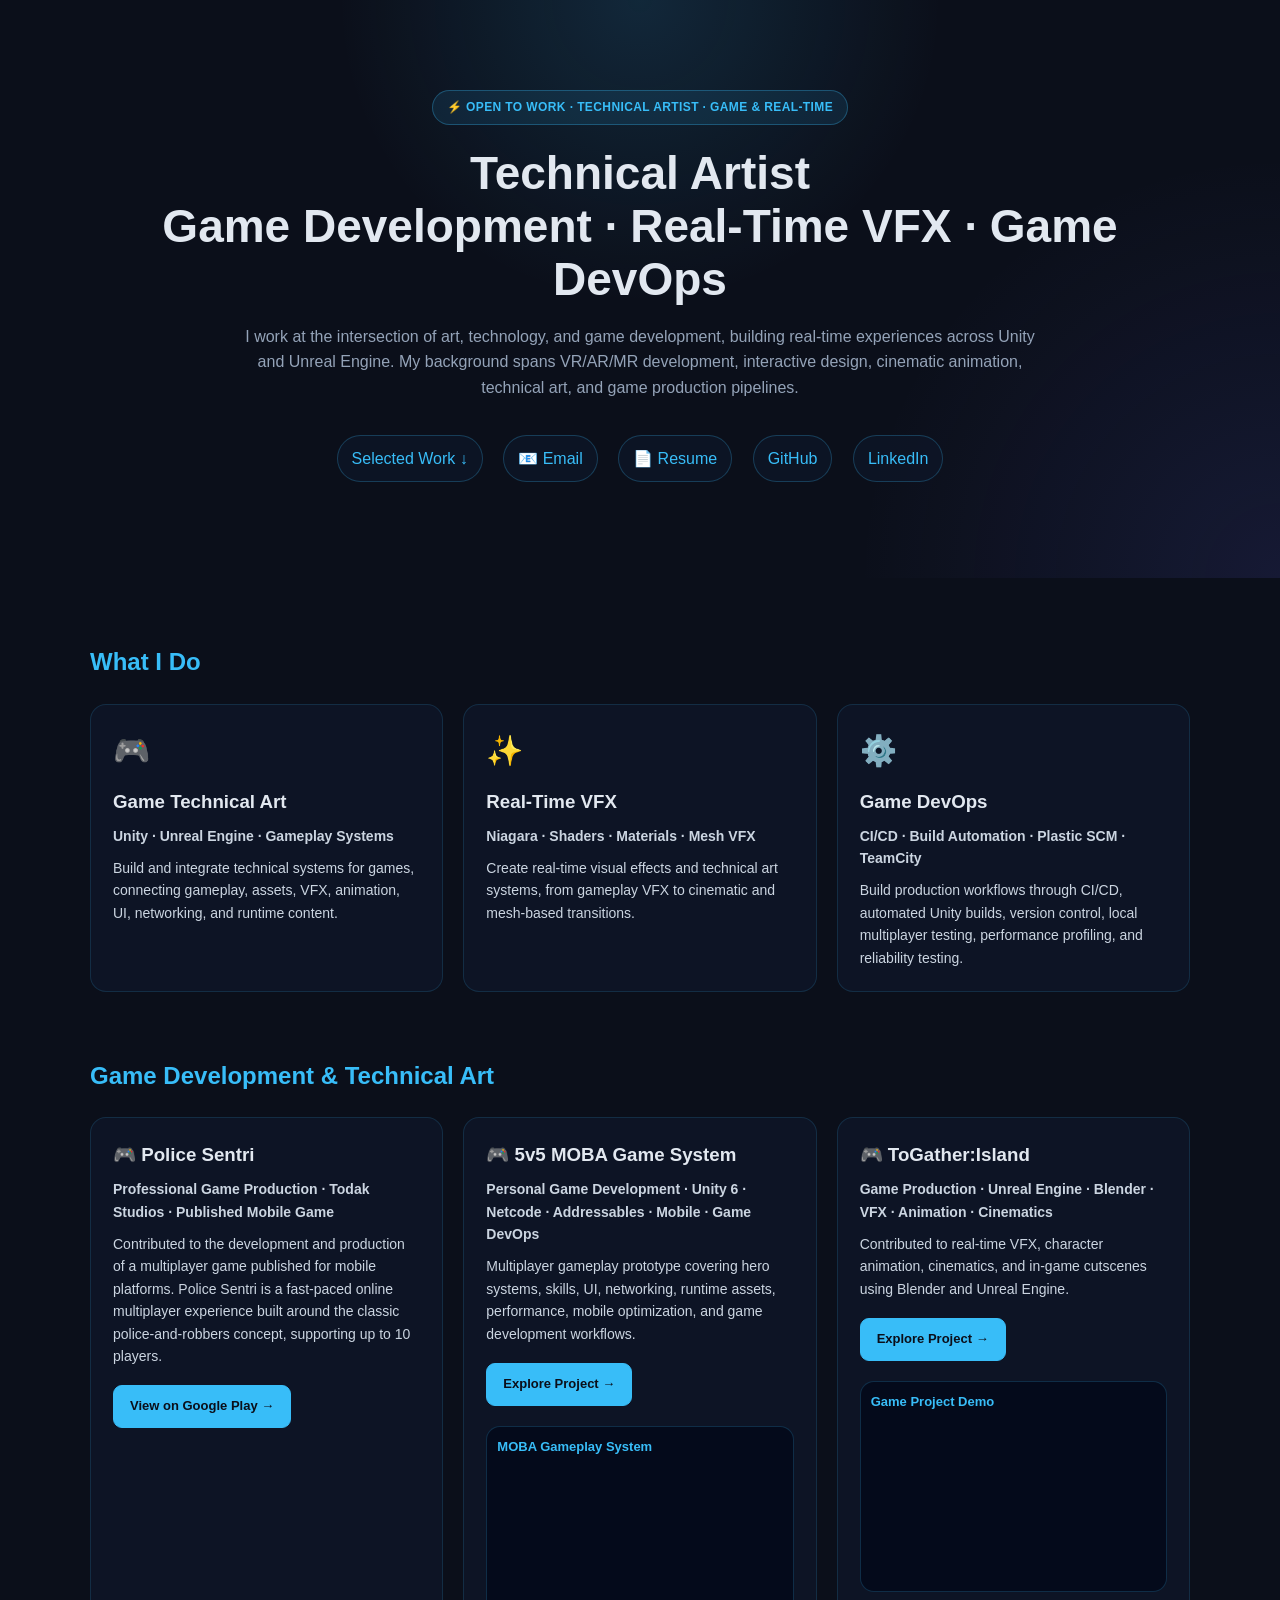
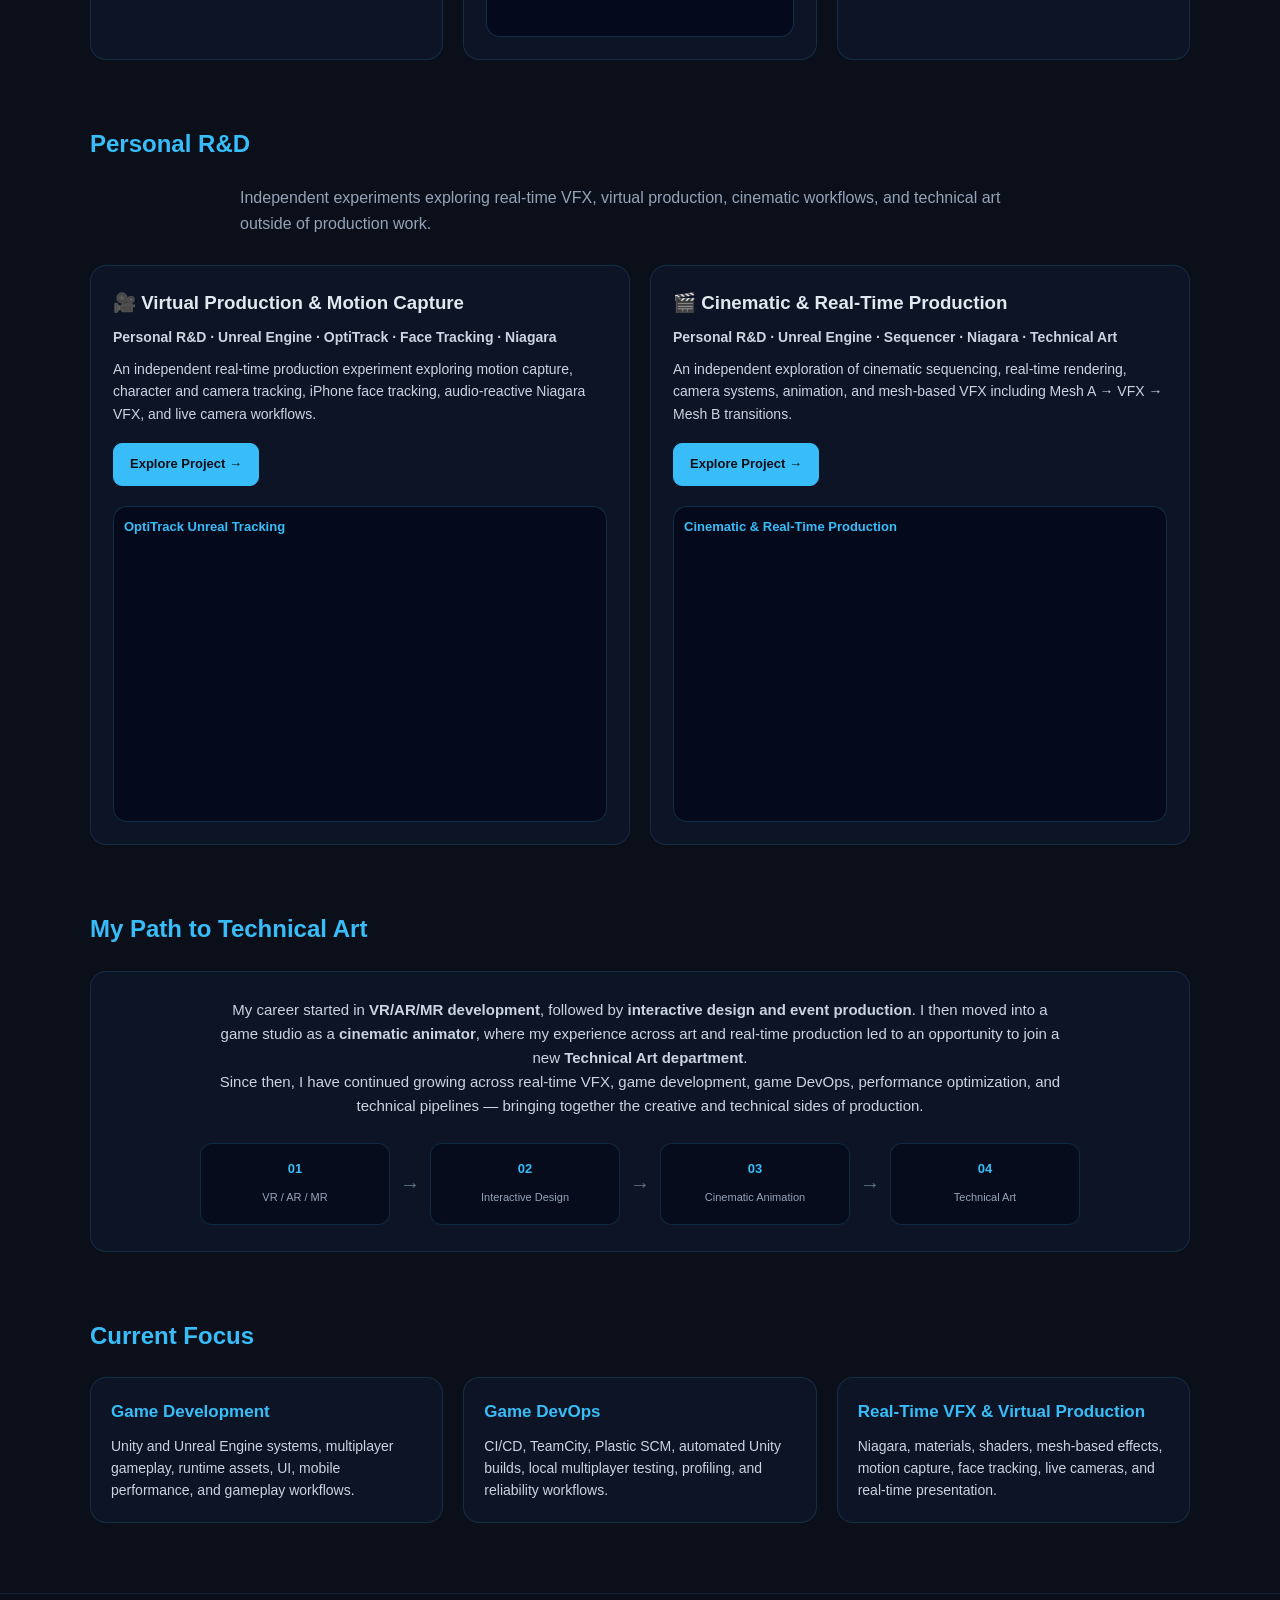
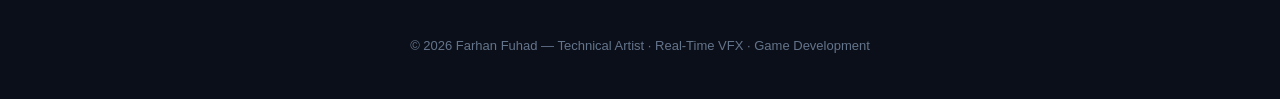
==== index.html @ f9b40580 "Add Police Sentri published game to Game Development" ====
<!DOCTYPE html>
<html lang="en">
<head>
    <meta charset="UTF-8">
    <meta name="viewport" content="width=device-width, initial-scale=1.0">
    <meta name="description" content="Farhan Fuhad — Technical Artist specializing in game development, real-time VFX, game DevOps, and technical systems.">
    <title>Farhan Fuhad | Technical Artist · Game Development · Real-Time VFX · Game DevOps</title>

    <link rel="preconnect" href="https://fonts.googleapis.com">
    <link rel="preconnect" href="https://fonts.gstatic.com" crossorigin>
    <link rel="stylesheet" href="style.css">
</head>

<body>

<header class="hero">
    <div class="container">
        <div class="badge">⚡ OPEN TO WORK · TECHNICAL ARTIST · GAME & REAL-TIME</div>

        <h1>
            Technical Artist<br>
            <span>Game Development · Real-Time VFX · Game DevOps</span>
        </h1>

        <p class="subhead">
            I work at the intersection of art, technology, and game development, building real-time experiences
            across Unity and Unreal Engine. My background spans VR/AR/MR development, interactive design,
            cinematic animation, technical art, and game production pipelines.
        </p>

        <div class="contact-links">
            <a href="#work">Selected Work ↓</a>
            <a href="#" onclick="copyEmail(event)">📧 Email</a>
            <a href="resume.pdf" download="Farhan_Fuhad_Resume.pdf">📄 Resume</a>
            <a href="https://github.com/farhanfuhad" target="_blank" rel="noopener">GitHub</a>
            <a href="https://www.linkedin.com/in/farhanfuhad/" target="_blank" rel="noopener">LinkedIn</a>
        </div>
    </div>
</header>

<main class="container">

    <section>
        <div class="section-title">What I Do</div>

        <div class="project-grid">
            <div class="project-card">
                <div class="project-icon">🎮</div>
                <h3>Game Technical Art</h3>
                <p class="project-sub">Unity · Unreal Engine · Gameplay Systems</p>
                <p>
                    Build and integrate technical systems for games, connecting gameplay,
                    assets, VFX, animation, UI, networking, and runtime content.
                </p>
            </div>

            <div class="project-card">
                <div class="project-icon">✨</div>
                <h3>Real-Time VFX</h3>
                <p class="project-sub">Niagara · Shaders · Materials · Mesh VFX</p>
                <p>
                    Create real-time visual effects and technical art systems, from
                    gameplay VFX to cinematic and mesh-based transitions.
                </p>
            </div>

            <div class="project-card">
                <div class="project-icon">⚙️</div>
                <h3>Game DevOps</h3>
                <p class="project-sub">CI/CD · Build Automation · Plastic SCM · TeamCity</p>
                <p>
                    Build production workflows through CI/CD, automated Unity builds, version
                    control, local multiplayer testing, performance profiling, and reliability testing.
                </p>
            </div>
        </div>
    </section>

    <section class="work-section" id="work">
        <div class="section-title">Game Development & Technical Art</div>

        <div class="work-grid">

            <div class="work-card">
                <h3>🎮 Police Sentri</h3>
                <p class="role">Professional Game Production · Todak Studios · Published Mobile Game</p>
                <p>
                    Contributed to the development and production of a multiplayer game published
                    for mobile platforms. Police Sentri is a fast-paced online multiplayer experience
                    built around the classic police-and-robbers concept, supporting up to 10 players.
                </p>
                <a class="detail-button" href="https://play.google.com/store/apps/details?id=com.StudioKamiiSdnBhd.PoliceSentri&hl=ms" target="_blank" rel="noopener">View on Google Play →</a>
            </div>

            <div class="work-card">
                <h3>🎮 5v5 MOBA Game System</h3>
                <p class="role">Personal Game Development · Unity 6 · Netcode · Addressables · Mobile · Game DevOps</p>
                <p>
                    Multiplayer gameplay prototype covering hero systems, skills, UI,
                    networking, runtime assets, performance, mobile optimization, and game development workflows.
                </p>
                <a class="detail-button" href="moba.html">Explore Project →</a>

                <div class="video-card">
                    <div class="video-title">MOBA Gameplay System</div>
                    <div class="video-frame">
                        <iframe src="https://www.youtube.com/embed/vpZxAYbZ_sA" title="MOBA Gameplay System" allowfullscreen></iframe>
                    </div>
                </div>
            </div>

            <div class="work-card">
                <h3>🎮 ToGather:Island</h3>
                <p class="role">Game Production · Unreal Engine · Blender · VFX · Animation · Cinematics</p>
                <p>
                    Contributed to real-time VFX, character animation, cinematics, and
                    in-game cutscenes using Blender and Unreal Engine.
                </p>
                <a class="detail-button" href="togather-island.html">Explore Project →</a>

                <div class="video-card">
                    <div class="video-title">Game Project Demo</div>
                    <div class="video-frame">
                        <iframe src="https://www.youtube.com/embed/hSCDLxOWr24" title="ToGather Island Game Project Demo" allowfullscreen></iframe>
                    </div>
                </div>
            </div>

        </div>
    </section>

    <section class="work-section" id="personal-rnd">
        <div class="section-title">Personal R&D</div>

        <p class="subhead">
            Independent experiments exploring real-time VFX, virtual production, cinematic workflows,
            and technical art outside of production work.
        </p>

        <div class="work-grid">

            <div class="work-card">
                <h3>🎥 Virtual Production & Motion Capture</h3>
                <p class="role">Personal R&D · Unreal Engine · OptiTrack · Face Tracking · Niagara</p>
                <p>
                    An independent real-time production experiment exploring motion capture,
                    character and camera tracking, iPhone face tracking, audio-reactive Niagara VFX,
                    and live camera workflows.
                </p>
                <a class="detail-button" href="mocap.html">Explore Project →</a>

                <div class="video-card">
                    <div class="video-title">OptiTrack Unreal Tracking</div>
                    <div class="video-frame">
                        <iframe src="https://www.youtube.com/embed/HXkqVa8WMcs" title="OptiTrack Unreal Tracking" allowfullscreen></iframe>
                    </div>
                </div>
            </div>

            <div class="work-card">
                <h3>🎬 Cinematic & Real-Time Production</h3>
                <p class="role">Personal R&D · Unreal Engine · Sequencer · Niagara · Technical Art</p>
                <p>
                    An independent exploration of cinematic sequencing, real-time rendering,
                    camera systems, animation, and mesh-based VFX including Mesh A → VFX → Mesh B transitions.
                </p>
                <a class="detail-button" href="cinematic.html">Explore Project →</a>

                <div class="video-card">
                    <div class="video-title">Cinematic & Real-Time Production</div>
                    <div class="video-frame">
                        <iframe src="https://www.youtube.com/embed/Itq7_k2cxJ0?start=11" title="Cinematic and Real-Time Production" allowfullscreen></iframe>
                    </div>
                </div>
            </div>

        </div>
    </section>

    <section>
        <div class="section-title">My Path to Technical Art</div>

        <div class="performance-card">
            <div class="performance-copy">
                <p>
                    My career started in <strong>VR/AR/MR development</strong>, followed by
                    <strong>interactive design and event production</strong>. I then moved into
                    a game studio as a <strong>cinematic animator</strong>, where my experience
                    across art and real-time production led to an opportunity to join a new
                    <strong>Technical Art department</strong>.
                </p>
                <p>
                    Since then, I have continued growing across real-time VFX, game development, game DevOps,
                    performance optimization, and technical pipelines —
                    bringing together the creative and technical sides of production.
                </p>
            </div>

            <div class="performance-flow">
                <div class="flow-step"><strong>01</strong><span>VR / AR / MR</span></div>
                <div class="flow-arrow">→</div>
                <div class="flow-step"><strong>02</strong><span>Interactive Design</span></div>
                <div class="flow-arrow">→</div>
                <div class="flow-step"><strong>03</strong><span>Cinematic Animation</span></div>
                <div class="flow-arrow">→</div>
                <div class="flow-step"><strong>04</strong><span>Technical Art</span></div>
            </div>
        </div>
    </section>

    <section>
        <div class="section-title">Current Focus</div>

        <div class="pipeline-grid">
            <div class="pipeline-card">
                <h3>Game Development</h3>
                <p>Unity and Unreal Engine systems, multiplayer gameplay, runtime assets, UI, mobile performance, and gameplay workflows.</p>
            </div>

            <div class="pipeline-card">
                <h3>Game DevOps</h3>
                <p>CI/CD, TeamCity, Plastic SCM, automated Unity builds, local multiplayer testing, profiling, and reliability workflows.</p>
            </div>

            <div class="pipeline-card">
                <h3>Real-Time VFX & Virtual Production</h3>
                <p>Niagara, materials, shaders, mesh-based effects, motion capture, face tracking, live cameras, and real-time presentation.</p>
            </div>
        </div>
    </section>

</main>

<footer class="footer">
    © 2026 Farhan Fuhad — Technical Artist · Real-Time VFX · Game Development
</footer>

<script>
function copyEmail(event) {
    event.preventDefault();

    const email = "mfarhanfuhad@gmail.com";

    if (navigator.clipboard && window.isSecureContext) {
        navigator.clipboard.writeText(email);
    } else {
        const textarea = document.createElement("textarea");
        textarea.value = email;
        textarea.style.position = "fixed";
        textarea.style.opacity = "0";
        document.body.appendChild(textarea);
        textarea.select();
        document.execCommand("copy");
        textarea.remove();
    }

    const btn = event.currentTarget;
    btn.innerText = "✔ Copied!";

    setTimeout(() => {
        btn.innerText = "📧 Email";
    }, 1500);
}
</script>

</body>
</html>
---- style.css ----
/* =========================
   GLOBAL
========================= */

* {
    margin: 0;
    padding: 0;
    box-sizing: border-box;
    font-family: 'Inter', sans-serif;
}

html {
    scroll-behavior: smooth;
}

body {
    background: #0b0f1a;
    color: #e2e8f0;
    line-height: 1.6;
}

.container {
    width: 90%;
    max-width: 1100px;
    margin: auto;
}

/* =========================
   HERO
========================= */

.hero,
.project-hero {
    padding: 90px 0;
    text-align: center;
    background:
        radial-gradient(circle at top, rgba(56, 189, 248, 0.14), transparent 35%),
        radial-gradient(circle at bottom right, rgba(99, 102, 241, 0.12), transparent 30%),
        #0b0f1a;
}

.project-hero {
    padding: 70px 0 65px;
}

.badge {
    display: inline-block;
    padding: 7px 14px;
    background: rgba(56, 189, 248, 0.1);
    border: 1px solid rgba(56, 189, 248, 0.3);
    border-radius: 20px;
    font-size: 12px;
    margin-bottom: 22px;
    color: #38bdf8;
    font-weight: 700;
    letter-spacing: 0.4px;
}

.hero h1,
.project-hero h1 {
    font-size: 46px;
    font-weight: 800;
    margin-bottom: 18px;
    line-height: 1.15;
}

.project-hero h1 {
    font-size: 48px;
}

.subhead {
    color: #94a3b8;
    max-width: 800px;
    margin: 0 auto 28px;
    font-size: 16px;
}

.tech-stack {
    margin: 24px auto;
    max-width: 900px;
}

.tech-tag {
    display: inline-block;
    margin: 5px;
    padding: 7px 11px;
    border-radius: 12px;
    background: rgba(99, 102, 241, 0.1);
    border: 1px solid rgba(99, 102, 241, 0.25);
    font-size: 12px;
    color: #c7d2fe;
}

.contact-links {
    margin-top: 26px;
}

.contact-links a {
    display: inline-block;
    margin: 6px 8px;
    padding: 10px 14px;
    color: #38bdf8;
    text-decoration: none;
    border: 1px solid rgba(56, 189, 248, 0.25);
    border-radius: 999px;
    background: rgba(15, 23, 42, 0.65);
    transition: 0.3s;
}

.contact-links a:hover {
    background: rgba(56, 189, 248, 0.12);
    border-color: #38bdf8;
    transform: translateY(-2px);
}

.back-link {
    display: inline-block;
    margin-bottom: 25px;
    color: #38bdf8;
    text-decoration: none;
    font-size: 14px;
}

.back-link:hover {
    text-decoration: underline;
}

/* =========================
   SECTION TITLES
========================= */

.section-title {
    font-size: 24px;
    font-weight: 700;
    margin: 65px 0 22px;
    color: #38bdf8;
}

/* =========================
   FOCUS CARDS
========================= */

.project-grid {
    display: grid;
    grid-template-columns: repeat(auto-fit, minmax(240px, 1fr));
    gap: 20px;
}

.project-card,
.pipeline-card,
.work-card,
.experience-card,
.about-card,
.performance-card,
.detail-card {
    background: rgba(15, 23, 42, 0.74);
    border: 1px solid rgba(56, 189, 248, 0.15);
    border-radius: 16px;
}

.project-card {
    padding: 22px;
    transition: 0.3s;
    min-height: 245px;
}

.project-card:hover,
.pipeline-card:hover,
.work-card:hover,
.experience-card:hover {
    transform: translateY(-5px);
    border-color: #38bdf8;
    box-shadow: 0 18px 40px rgba(2, 6, 23, 0.25);
}

.project-icon {
    font-size: 30px;
    margin-bottom: 12px;
}

.project-card h3 {
    margin-bottom: 8px;
}

.project-sub,
.role {
    font-size: 13px;
    color: #a78bfa;
    margin-bottom: 10px;
    font-weight: 600;
}

.project-card p,
.pipeline-card p,
.work-card p,
.experience-card p,
.about-card p,
.detail-card p {
    color: #cbd5e1;
    font-size: 14px;
}

/* =========================
   DETAIL BUTTON
========================= */

.detail-button {
    display: inline-block;
    margin: 18px 0 5px;
    padding: 10px 16px;
    color: #0b0f1a;
    background: #38bdf8;
    border: 1px solid #38bdf8;
    border-radius: 9px;
    text-decoration: none;
    font-size: 13px;
    font-weight: 700;
    transition: 0.25s;
}

.detail-button:hover {
    transform: translateY(-2px);
    background: #7dd3fc;
    border-color: #7dd3fc;
    box-shadow: 0 8px 22px rgba(56, 189, 248, 0.2);
}

/* =========================
   PERFORMANCE
========================= */

.performance-section {
    margin-top: 65px;
}

.performance-card {
    padding: 26px;
}

.performance-copy {
    max-width: 850px;
    margin: 0 auto;
    text-align: center;
}

.performance-copy p {
    color: #cbd5e1;
    font-size: 15px;
}

.performance-flow {
    display: flex;
    align-items: stretch;
    justify-content: center;
    gap: 10px;
    margin-top: 25px;
    flex-wrap: wrap;
}

.flow-step {
    flex: 1 1 150px;
    max-width: 190px;
    padding: 15px 12px;
    background: rgba(2, 6, 23, 0.55);
    border: 1px solid rgba(56, 189, 248, 0.16);
    border-radius: 12px;
    text-align: center;
}

.flow-step strong {
    display: block;
    color: #38bdf8;
    font-size: 13px;
    margin-bottom: 4px;
}

.flow-step span {
    color: #94a3b8;
    font-size: 11px;
}

.flow-arrow {
    align-self: center;
    color: #64748b;
    font-size: 20px;
}

/* =========================
   PIPELINE
========================= */

.pipeline-section {
    margin-top: 65px;
}

.pipeline-intro {
    max-width: 850px;
    margin: 0 auto 35px;
    text-align: center;
    color: #94a3b8;
    font-size: 15px;
    line-height: 1.8;
}

.pipeline-grid {
    display: grid;
    grid-template-columns: repeat(auto-fit, minmax(230px, 1fr));
    gap: 20px;
}

.pipeline-card {
    padding: 20px;
    transition: 0.3s;
}

.pipeline-card h3 {
    color: #38bdf8;
    margin-bottom: 9px;
    font-size: 17px;
}

/* =========================
   WORK
========================= */

.work-section {
    margin-top: 65px;
}

.work-grid {
    display: grid;
    grid-template-columns: repeat(auto-fit, minmax(290px, 1fr));
    gap: 20px;
}

.work-card {
    padding: 22px;
    transition: 0.3s;
}

.work-card h3 {
    margin-bottom: 8px;
}

.role {
    margin-bottom: 10px;
}

/* =========================
   PROJECT DETAIL
========================= */

.detail-grid {
    display: grid;
    grid-template-columns: repeat(auto-fit, minmax(300px, 1fr));
    gap: 20px;
}

.detail-card {
    padding: 24px;
}

.detail-card h3 {
    margin-bottom: 10px;
    color: #f8fafc;
}

.detail-card p + p {
    margin-top: 15px;
}

.detail-icon {
    font-size: 28px;
    margin-bottom: 12px;
}

.detail-card ul,
.highlight-card ul {
    margin: 12px 0 0 20px;
    color: #cbd5e1;
    font-size: 14px;
}

.detail-card li,
.highlight-card li {
    margin-bottom: 8px;
}

.highlight-card {
    padding: 28px;
}

.technical-flow {
    display: flex;
    align-items: stretch;
    justify-content: center;
    gap: 10px;
    flex-wrap: wrap;
}

.project-video-section {
    margin-bottom: 20px;
}

.page-actions {
    text-align: center;
    margin: 45px 0 10px;
}

/* =========================
   VIDEO
========================= */

.video-card {
    margin-top: 15px;
    background: rgba(2, 6, 23, 0.7);
    border: 1px solid rgba(56, 189, 248, 0.2);
    border-radius: 14px;
    padding: 10px;
    transition: 0.3s;
}

.video-card:hover {
    transform: scale(1.02);
    box-shadow: 0 0 25px rgba(56, 189, 248, 0.2);
}

.video-title {
    font-size: 13px;
    color: #38bdf8;
    margin-bottom: 8px;
    font-weight: 600;
}

.video-frame {
    position: relative;
    width: 100%;
    padding-top: 56.25%;
    border-radius: 10px;
    overflow: hidden;
}

.video-frame iframe {
    position: absolute;
    top: 0;
    left: 0;
    width: 100%;
    height: 100%;
    border: none;
}

/* =========================
   EXPERIENCE / ABOUT
========================= */

.experience-section {
    margin-top: 65px;
}

.experience-card {
    padding: 24px;
    margin-bottom: 18px;
    transition: 0.3s;
}

.experience-card h3 {
    color: #f8fafc;
    margin-bottom: 5px;
}

.experience-card ul {
    margin: 12px 0 0 20px;
    color: #cbd5e1;
    font-size: 14px;
}

.experience-card li {
    margin-bottom: 9px;
}

.experience-card.compact p {
    max-width: 900px;
}

.about-section {
    margin-top: 65px;
}

.about-card {
    padding: 26px;
    max-width: 900px;
    margin: 0 auto;
}

.about-card p + p {
    margin-top: 15px;
}

/* =========================
   FOOTER
========================= */

.footer {
    text-align: center;
    padding: 42px 20px;
    margin-top: 70px;
    color: #64748b;
    font-size: 13px;
    border-top: 1px solid rgba(56, 189, 248, 0.1);
}

/* =========================
   RESPONSIVE
========================= */

@media (max-width: 768px) {
    .hero {
        padding: 65px 0;
    }

    .project-hero {
        padding: 55px 0 45px;
    }

    .hero h1,
    .project-hero h1 {
        font-size: 30px;
    }

    .container {
        width: 94%;
    }

    .contact-links a {
        display: block;
        max-width: 260px;
        margin: 10px auto;
    }

    .performance-flow,
    .technical-flow {
        flex-direction: column;
        align-items: center;
    }

    .flow-step {
        max-width: 100%;
        width: 100%;
    }

    .flow-arrow {
        transform: rotate(90deg);
    }

    .detail-grid {
        grid-template-columns: 1fr;
    }

    .detail-button {
        width: 100%;
        text-align: center;
    }
}
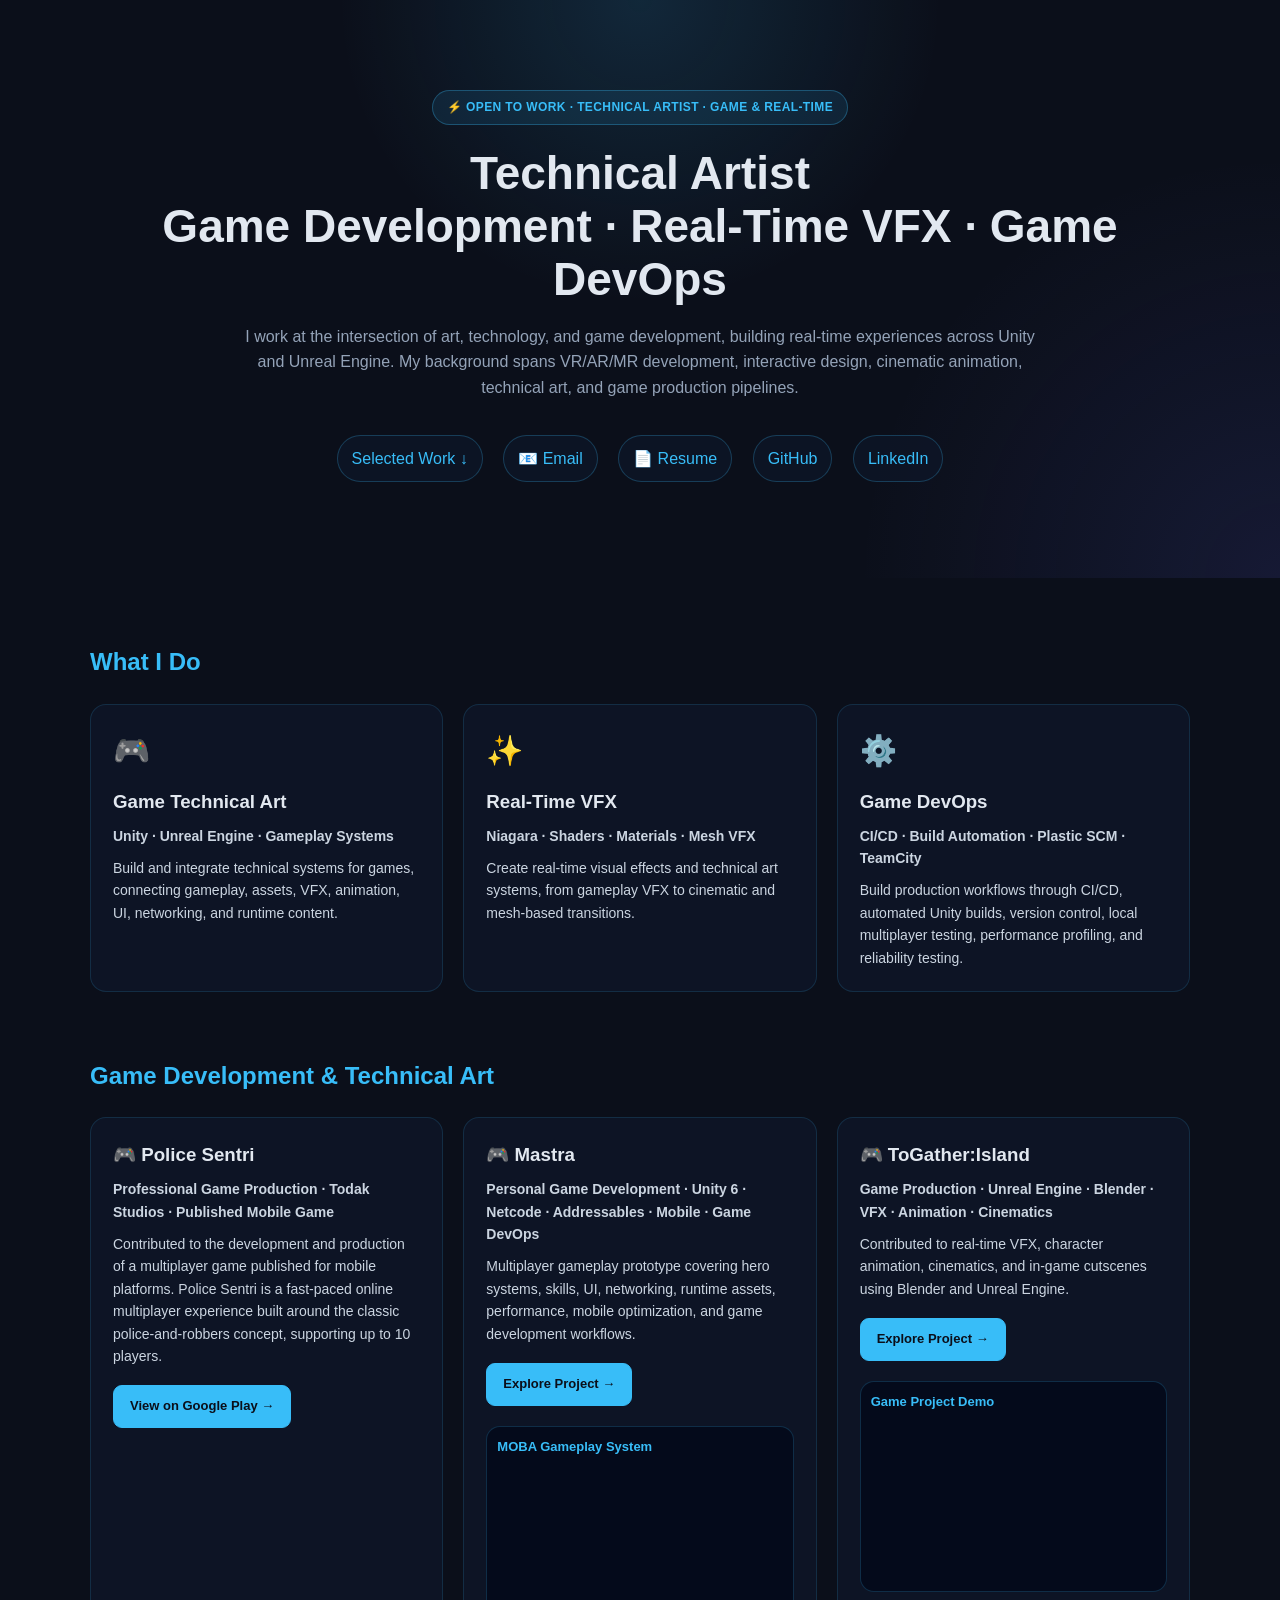
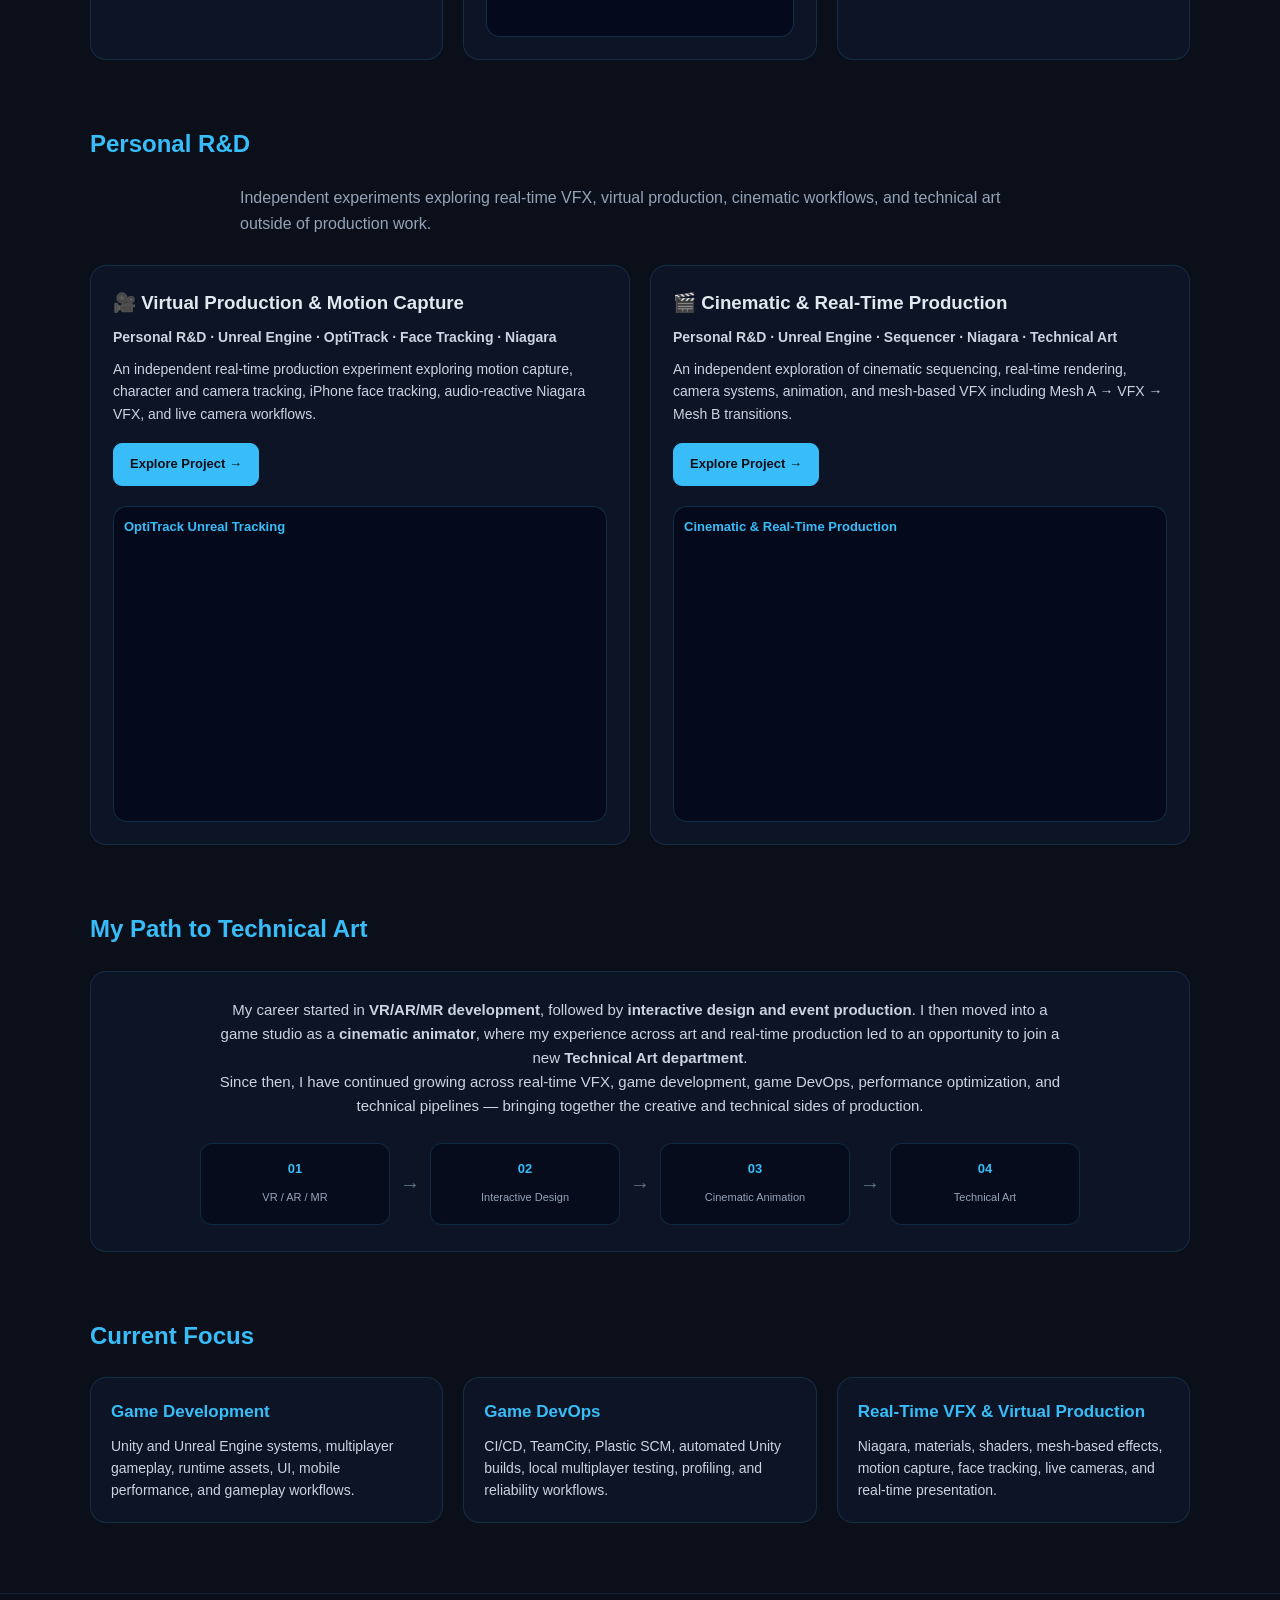
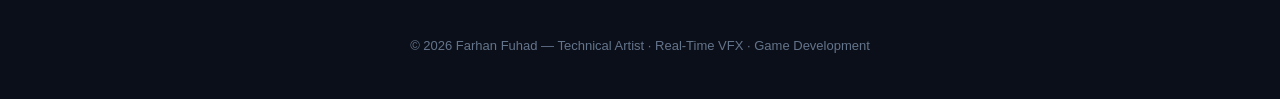
==== commit 8d143150: "Rename 5v5 MOBA project to Mastra" ====
--- a/index.html
+++ b/index.html
@@ -93,7 +93,7 @@
             </div>
 
             <div class="work-card">
-                <h3>🎮 5v5 MOBA Game System</h3>
+                <h3>🎮 Mastra</h3>
                 <p class="role">Personal Game Development · Unity 6 · Netcode · Addressables · Mobile · Game DevOps</p>
                 <p>
                     Multiplayer gameplay prototype covering hero systems, skills, UI,
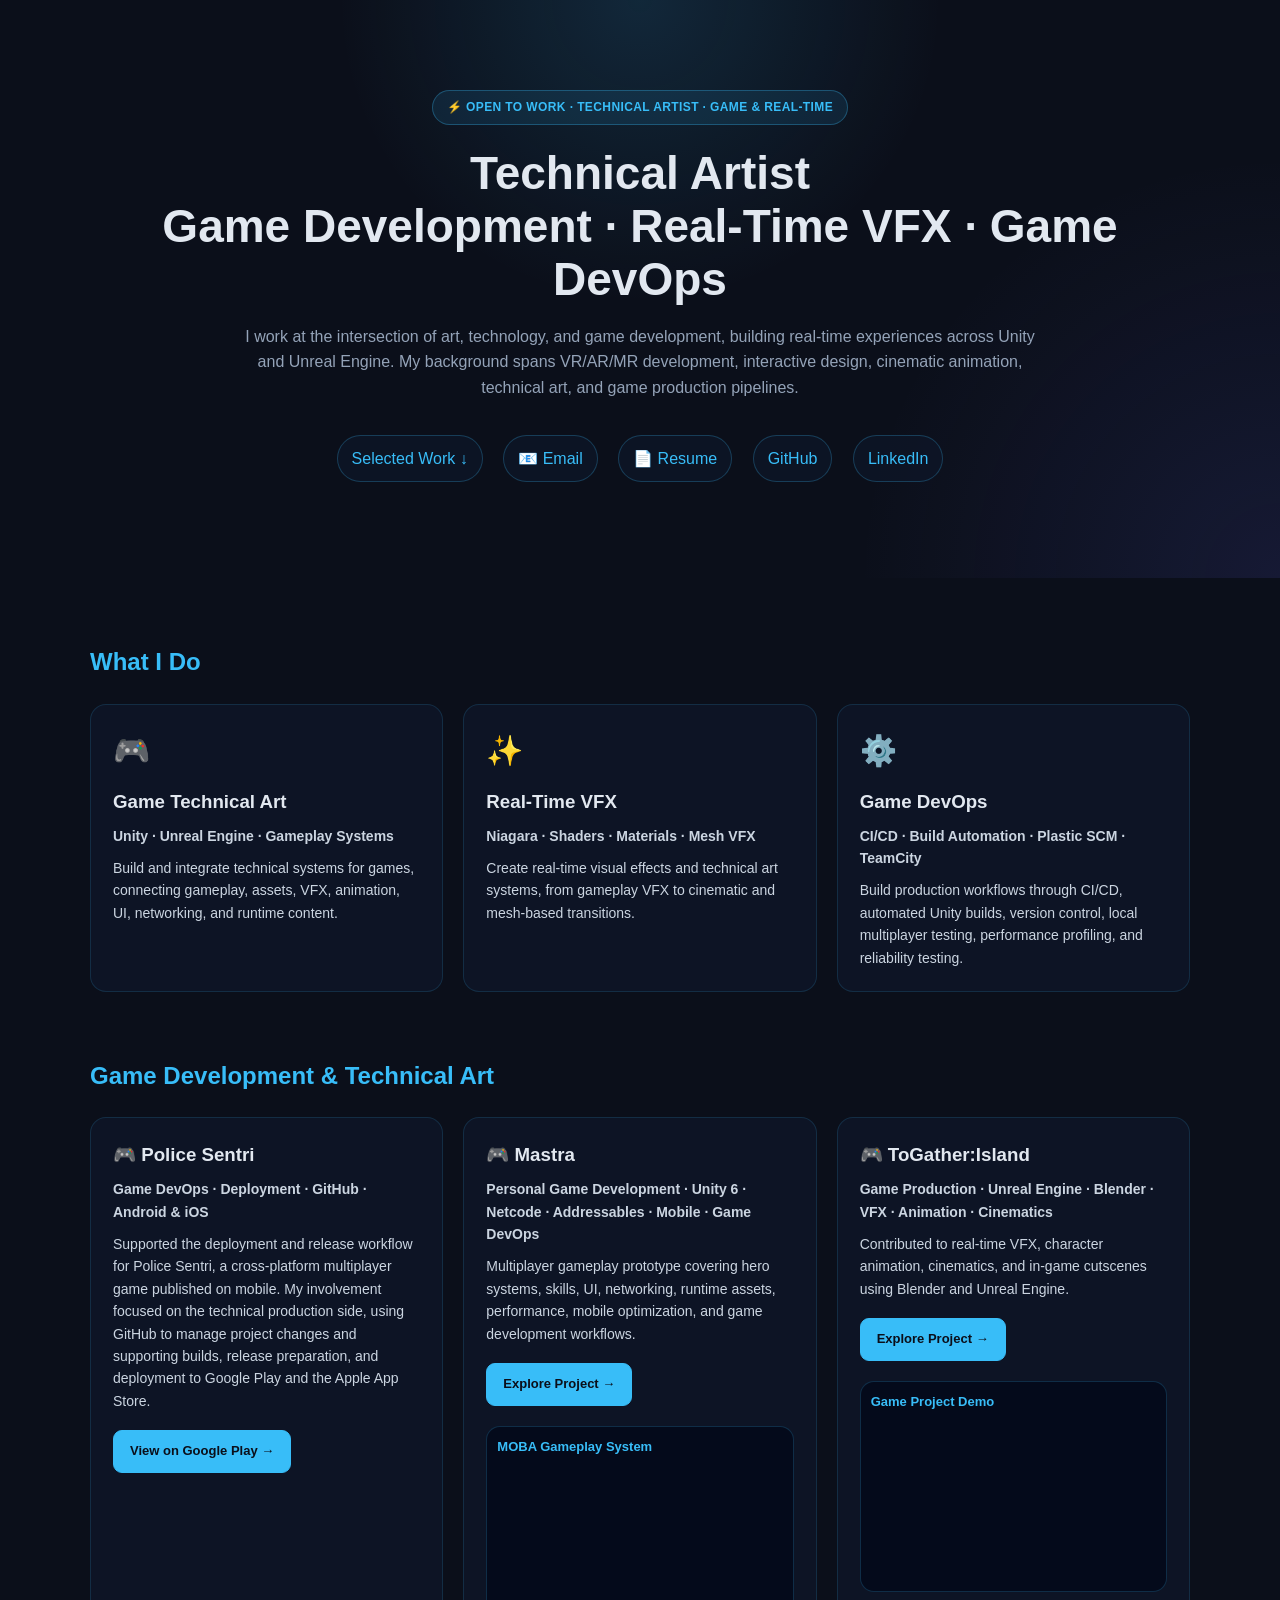
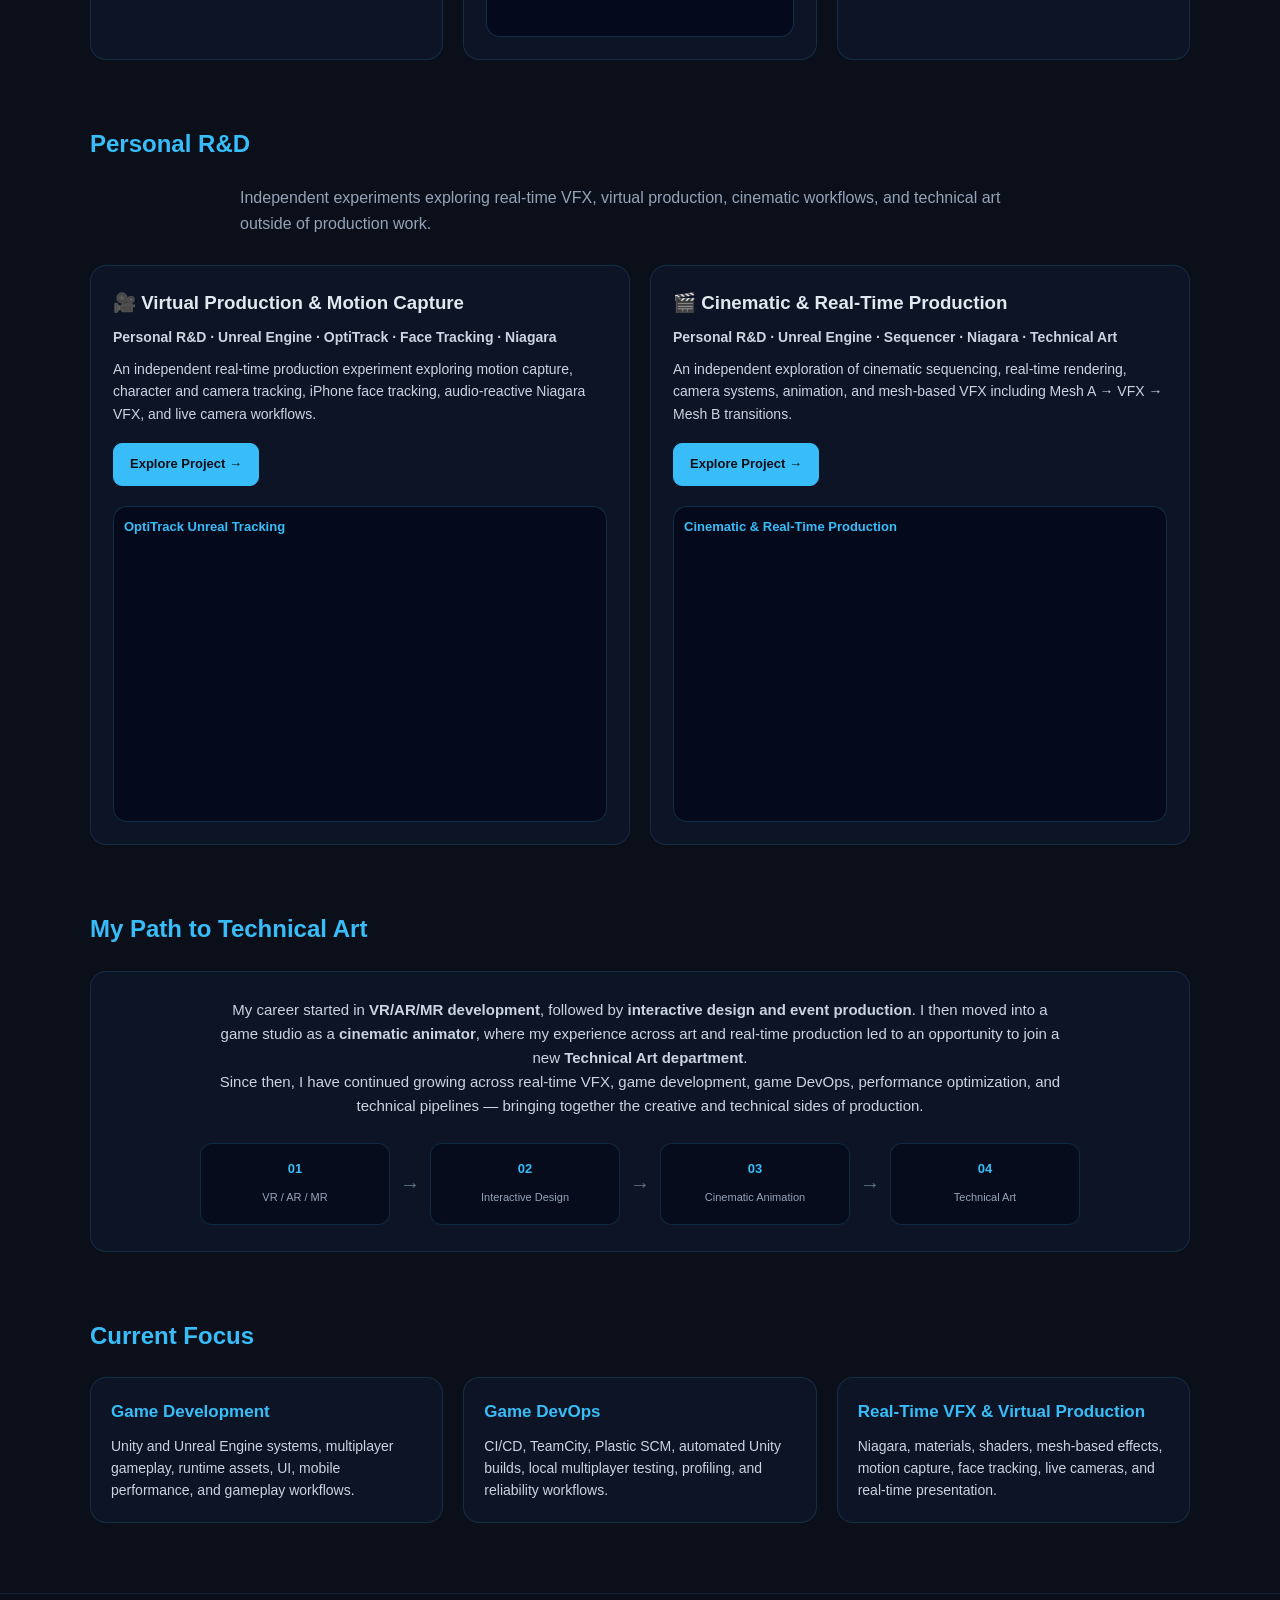
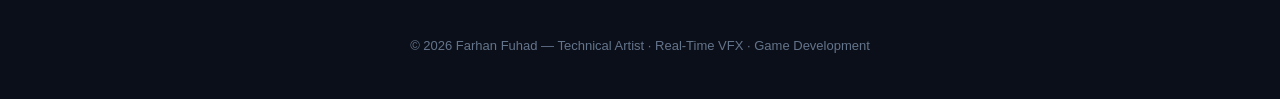
==== commit cdf34b8b: "Highlight Police Sentri game DevOps and mobile deployment" ====
--- a/index.html
+++ b/index.html
@@ -83,11 +83,12 @@
 
             <div class="work-card">
                 <h3>🎮 Police Sentri</h3>
-                <p class="role">Professional Game Production · Todak Studios · Published Mobile Game</p>
-                <p>
-                    Contributed to the development and production of a multiplayer game published
-                    for mobile platforms. Police Sentri is a fast-paced online multiplayer experience
-                    built around the classic police-and-robbers concept, supporting up to 10 players.
+                <p class="role">Game DevOps · Deployment · GitHub · Android & iOS</p>
+                <p>
+                    Supported the deployment and release workflow for Police Sentri, a cross-platform
+                    multiplayer game published on mobile. My involvement focused on the technical
+                    production side, using GitHub to manage project changes and supporting builds,
+                    release preparation, and deployment to Google Play and the Apple App Store.
                 </p>
                 <a class="detail-button" href="https://play.google.com/store/apps/details?id=com.StudioKamiiSdnBhd.PoliceSentri&hl=ms" target="_blank" rel="noopener">View on Google Play →</a>
             </div>
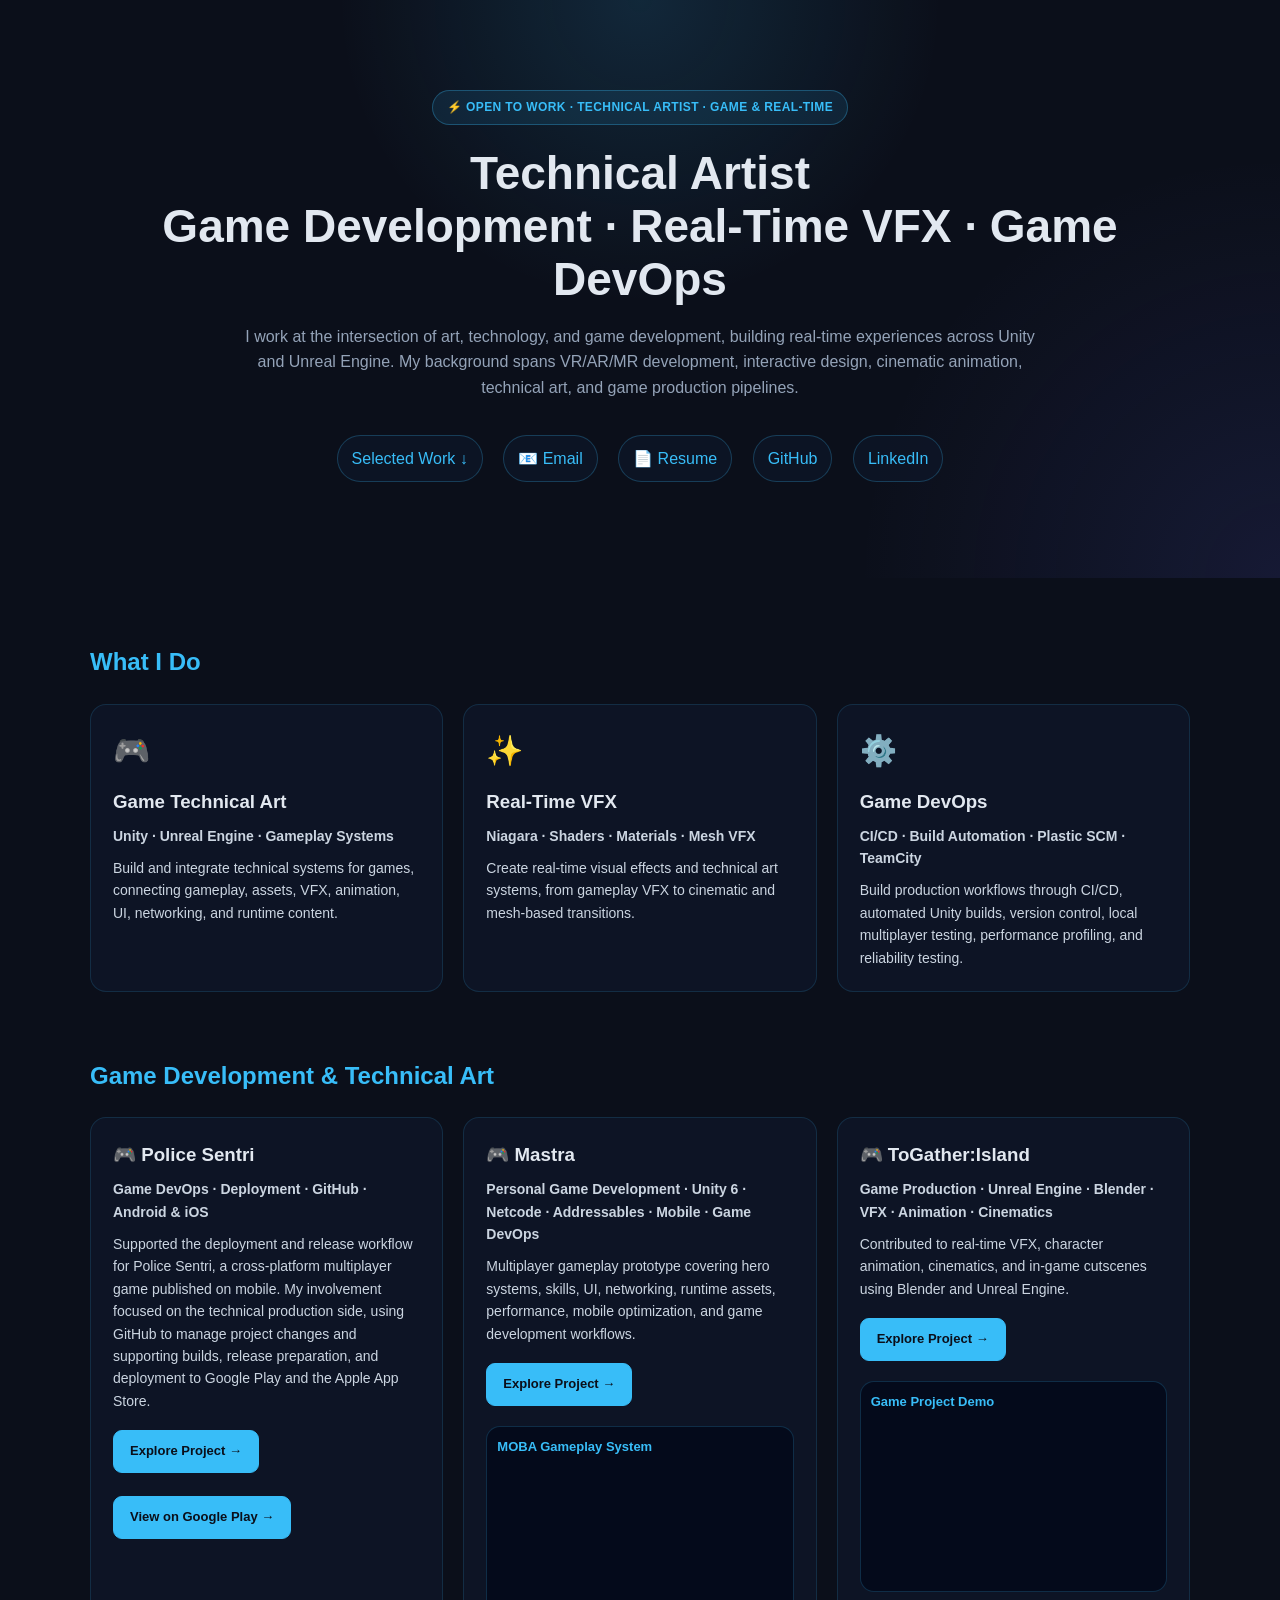
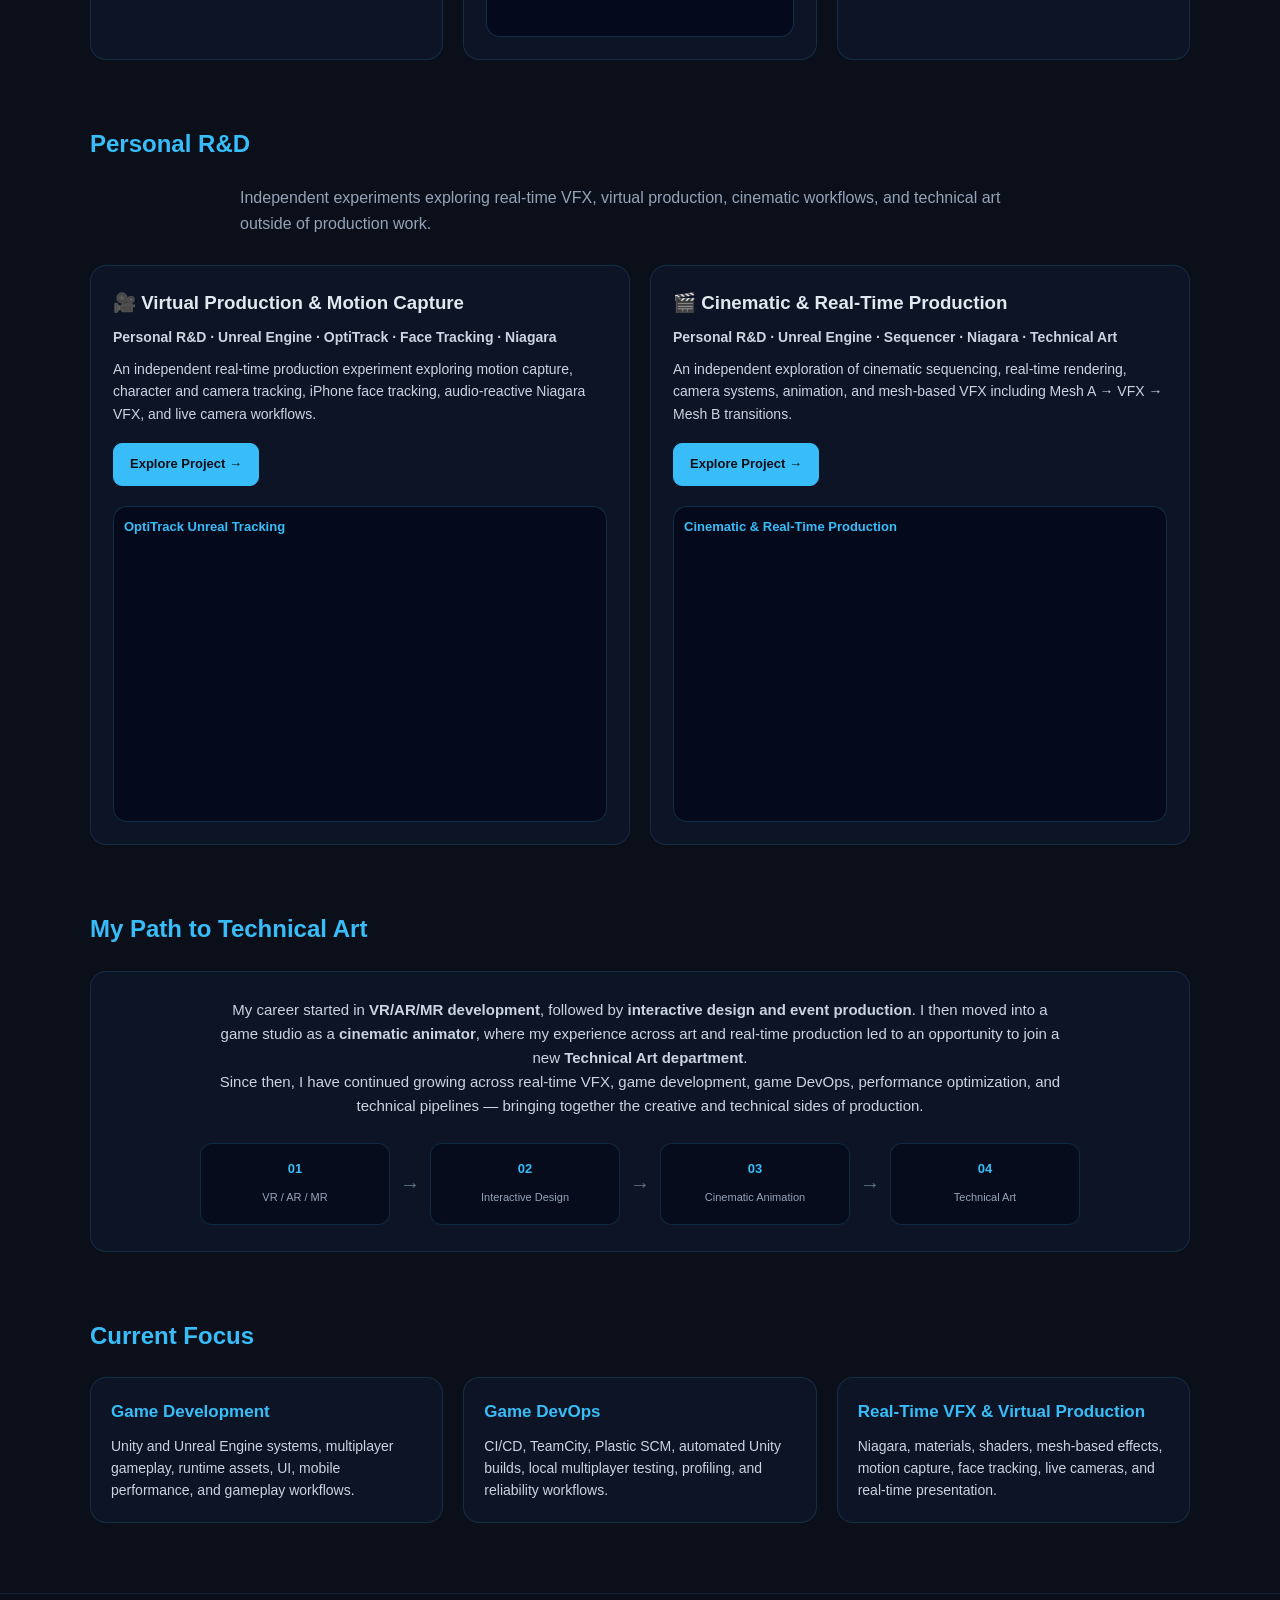
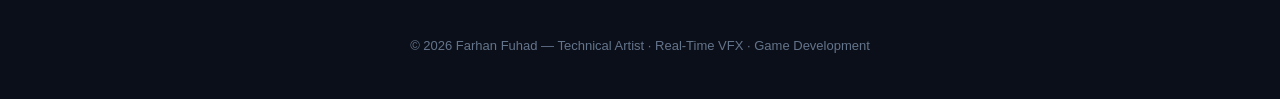
==== commit 4b096ba5: "Link Police Sentri to project subpage" ====
--- a/index.html
+++ b/index.html
@@ -90,6 +90,7 @@
                     production side, using GitHub to manage project changes and supporting builds,
                     release preparation, and deployment to Google Play and the Apple App Store.
                 </p>
+                <a class="detail-button" href="police-sentri.html">Explore Project →</a>
                 <a class="detail-button" href="https://play.google.com/store/apps/details?id=com.StudioKamiiSdnBhd.PoliceSentri&hl=ms" target="_blank" rel="noopener">View on Google Play →</a>
             </div>
 
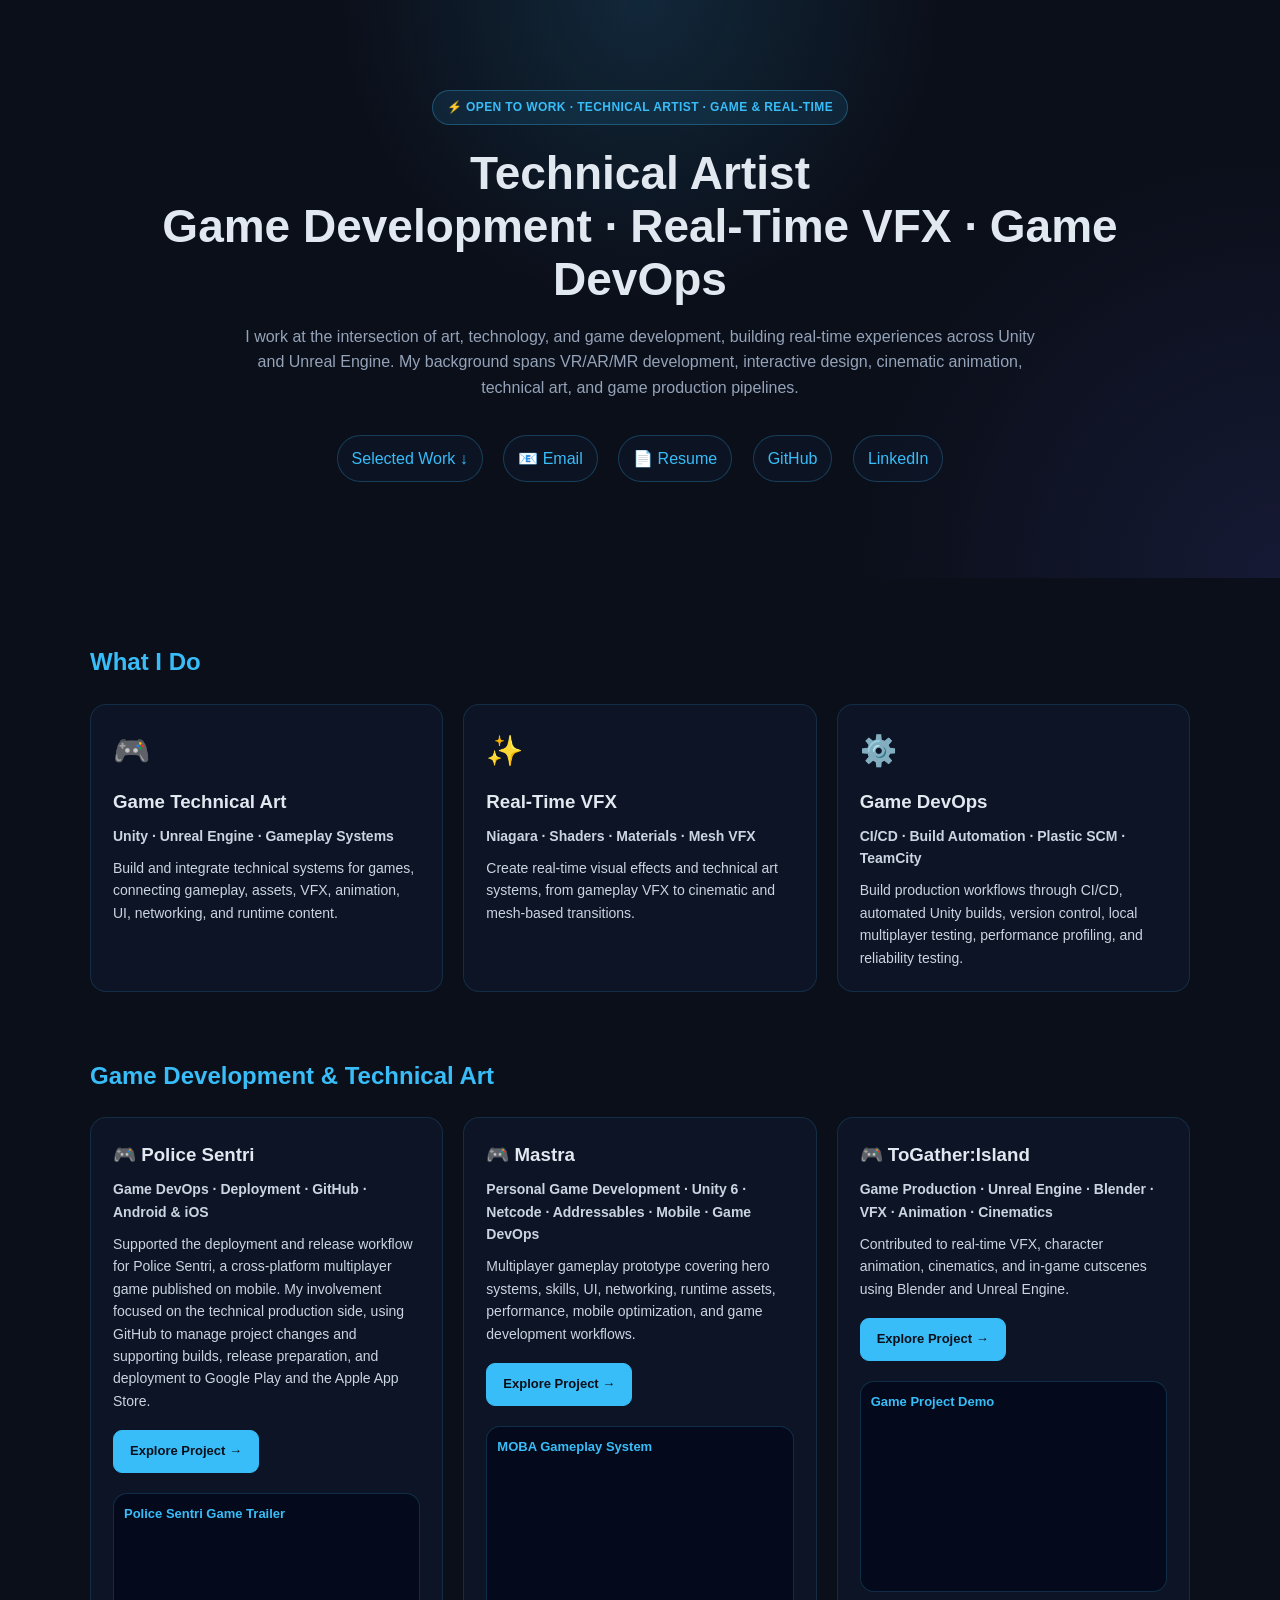
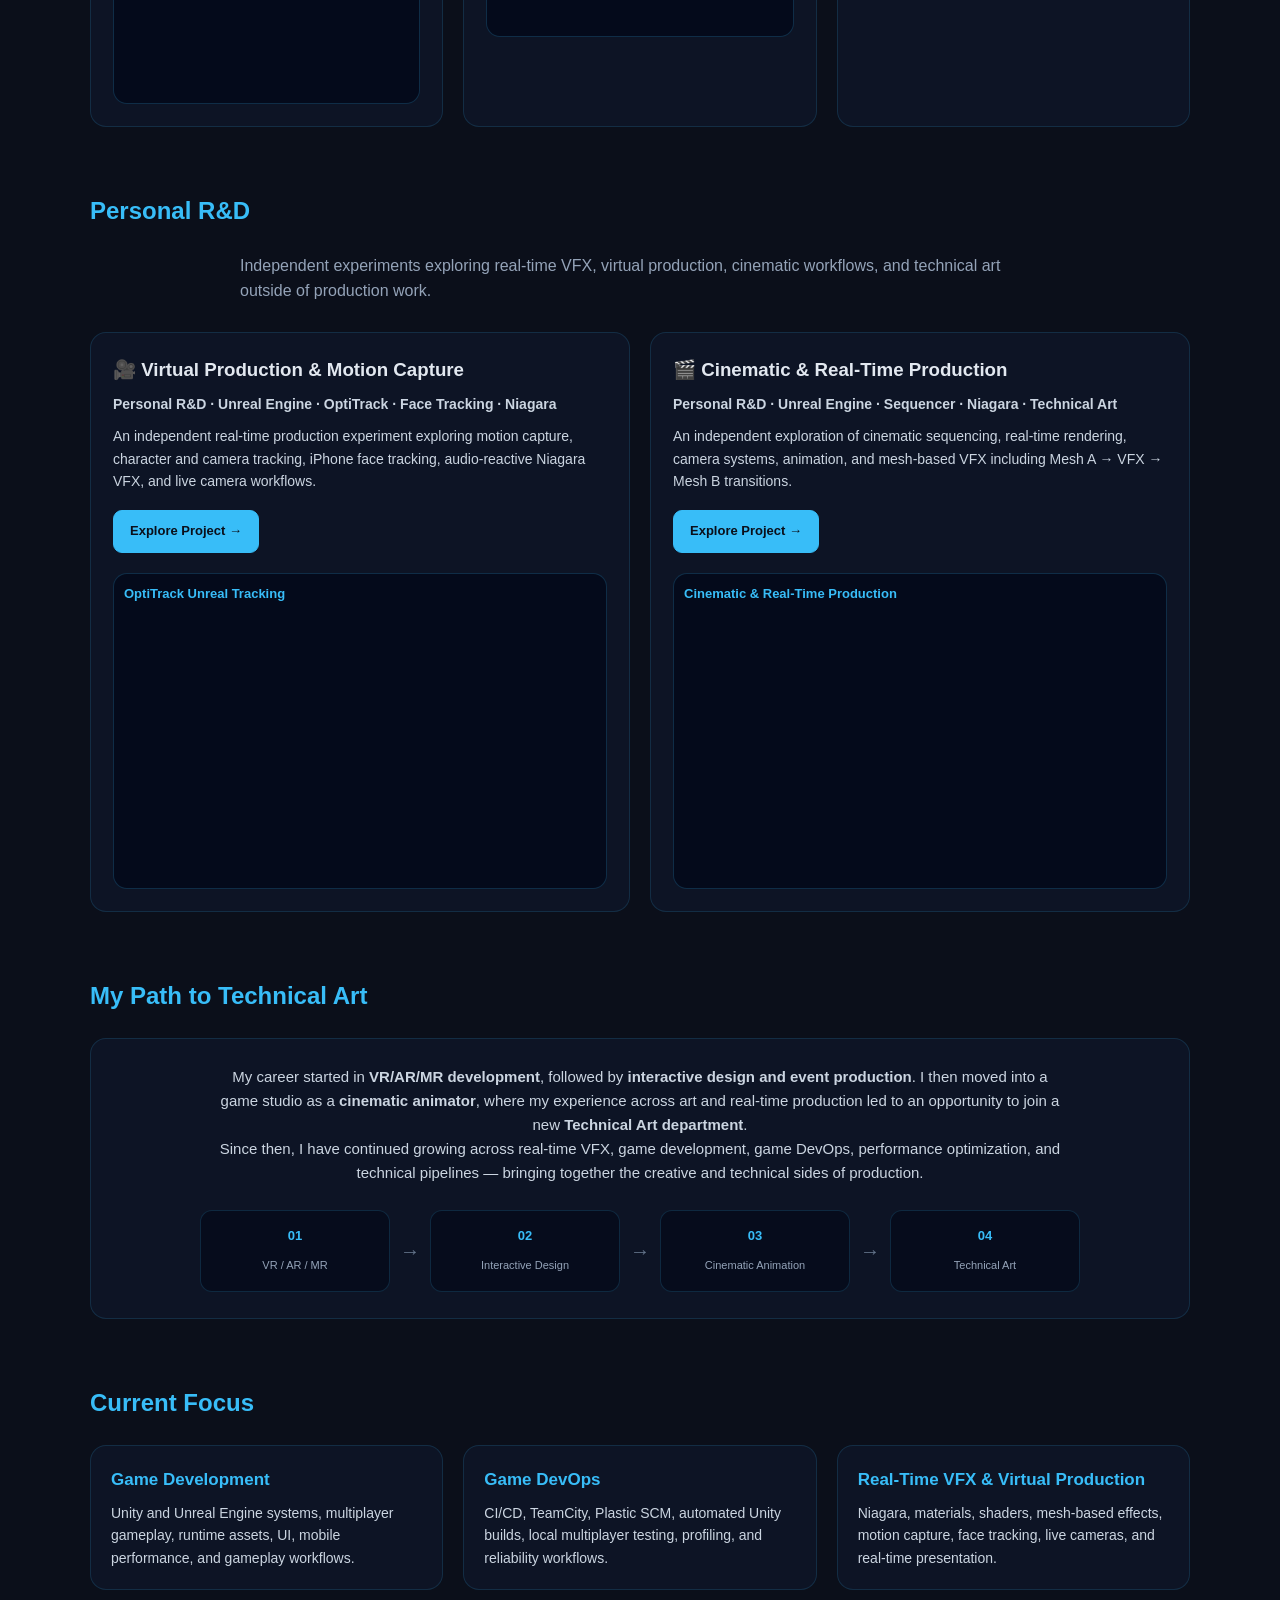
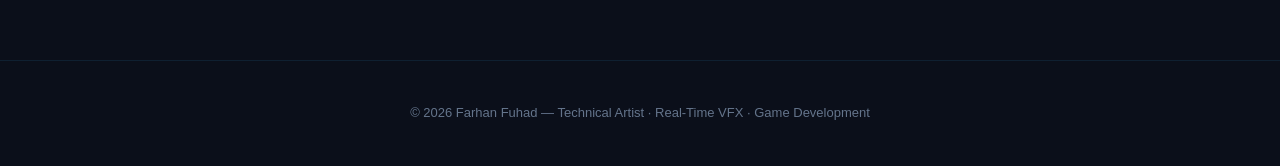
==== commit 702d11bb: "Update Police Sentri trailer on homepage" ====
--- a/index.html
+++ b/index.html
@@ -91,7 +91,13 @@
                     release preparation, and deployment to Google Play and the Apple App Store.
                 </p>
                 <a class="detail-button" href="police-sentri.html">Explore Project →</a>
-                <a class="detail-button" href="https://play.google.com/store/apps/details?id=com.StudioKamiiSdnBhd.PoliceSentri&hl=ms" target="_blank" rel="noopener">View on Google Play →</a>
+
+                <div class="video-card">
+                    <div class="video-title">Police Sentri Game Trailer</div>
+                    <div class="video-frame">
+                        <iframe src="https://www.youtube.com/embed/Fb5Aq8DqlS8" title="Police Sentri Game Trailer" allowfullscreen></iframe>
+                    </div>
+                </div>
             </div>
 
             <div class="work-card">
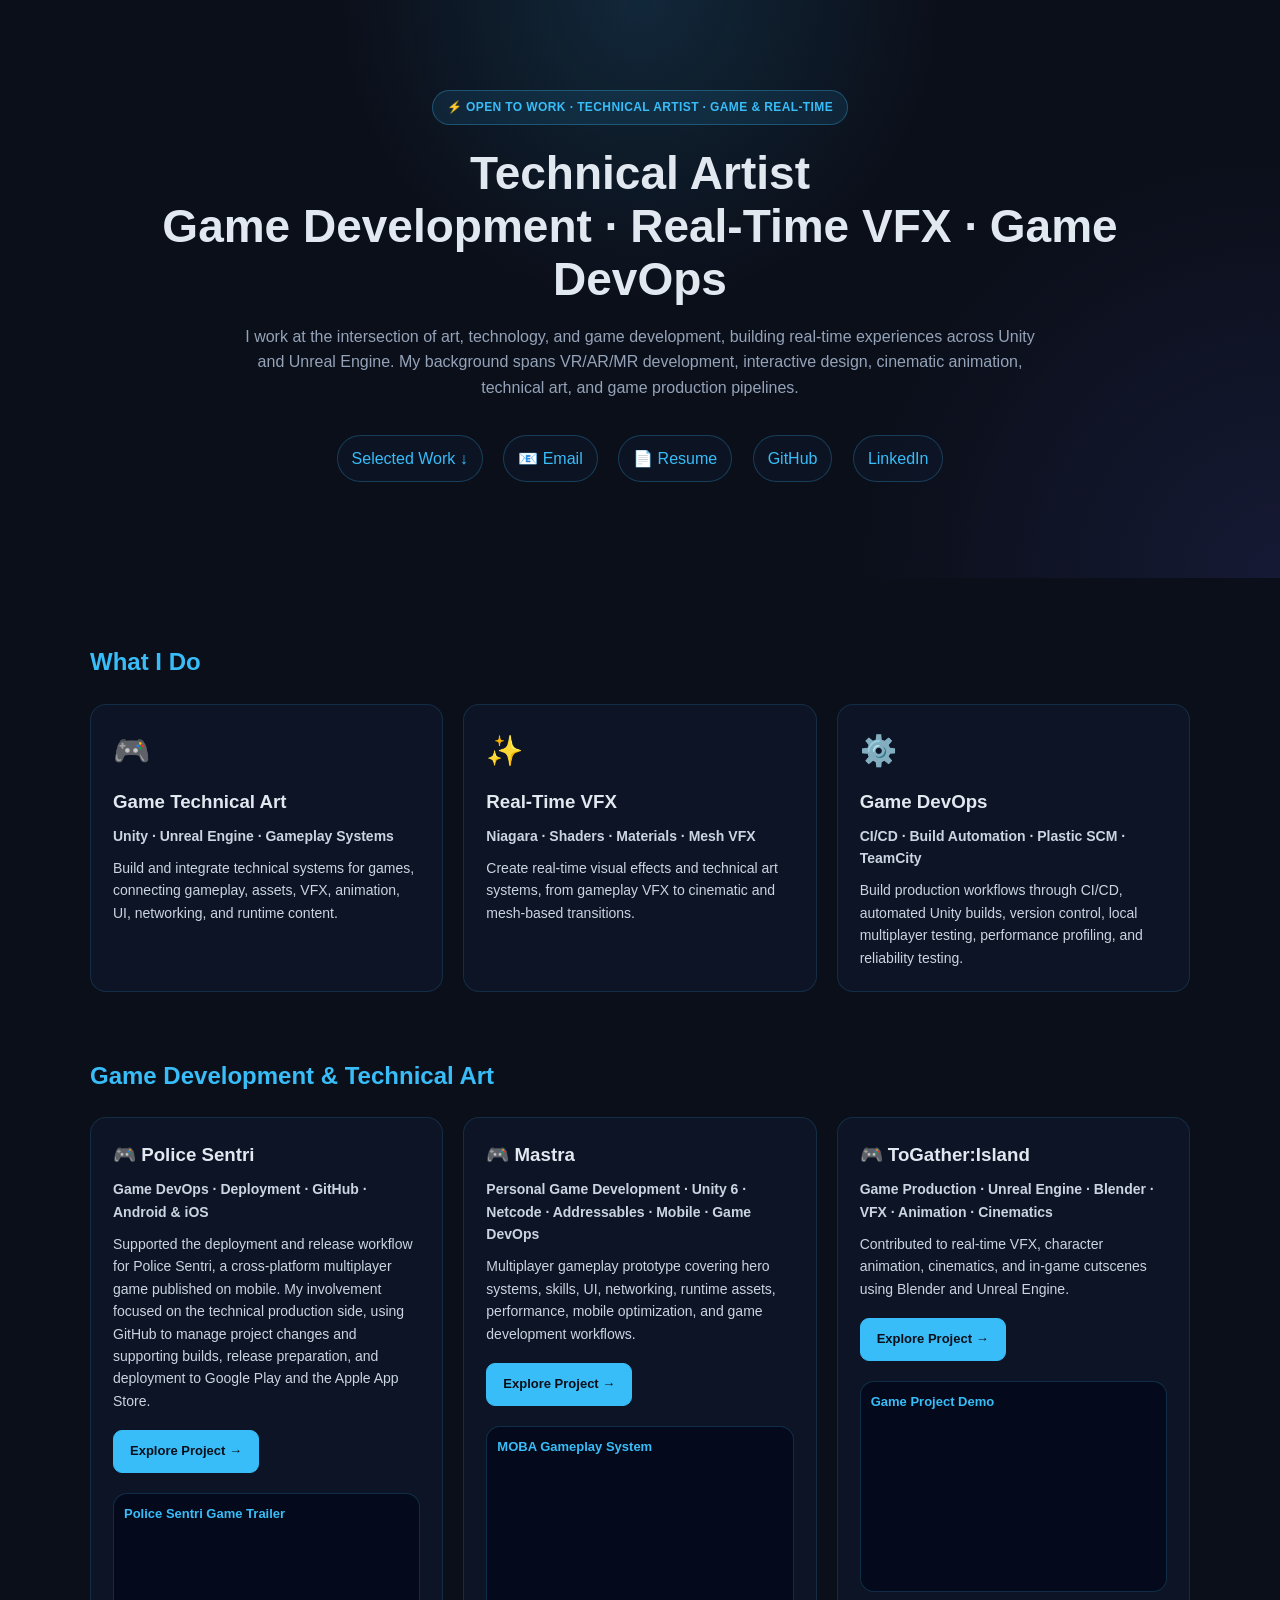
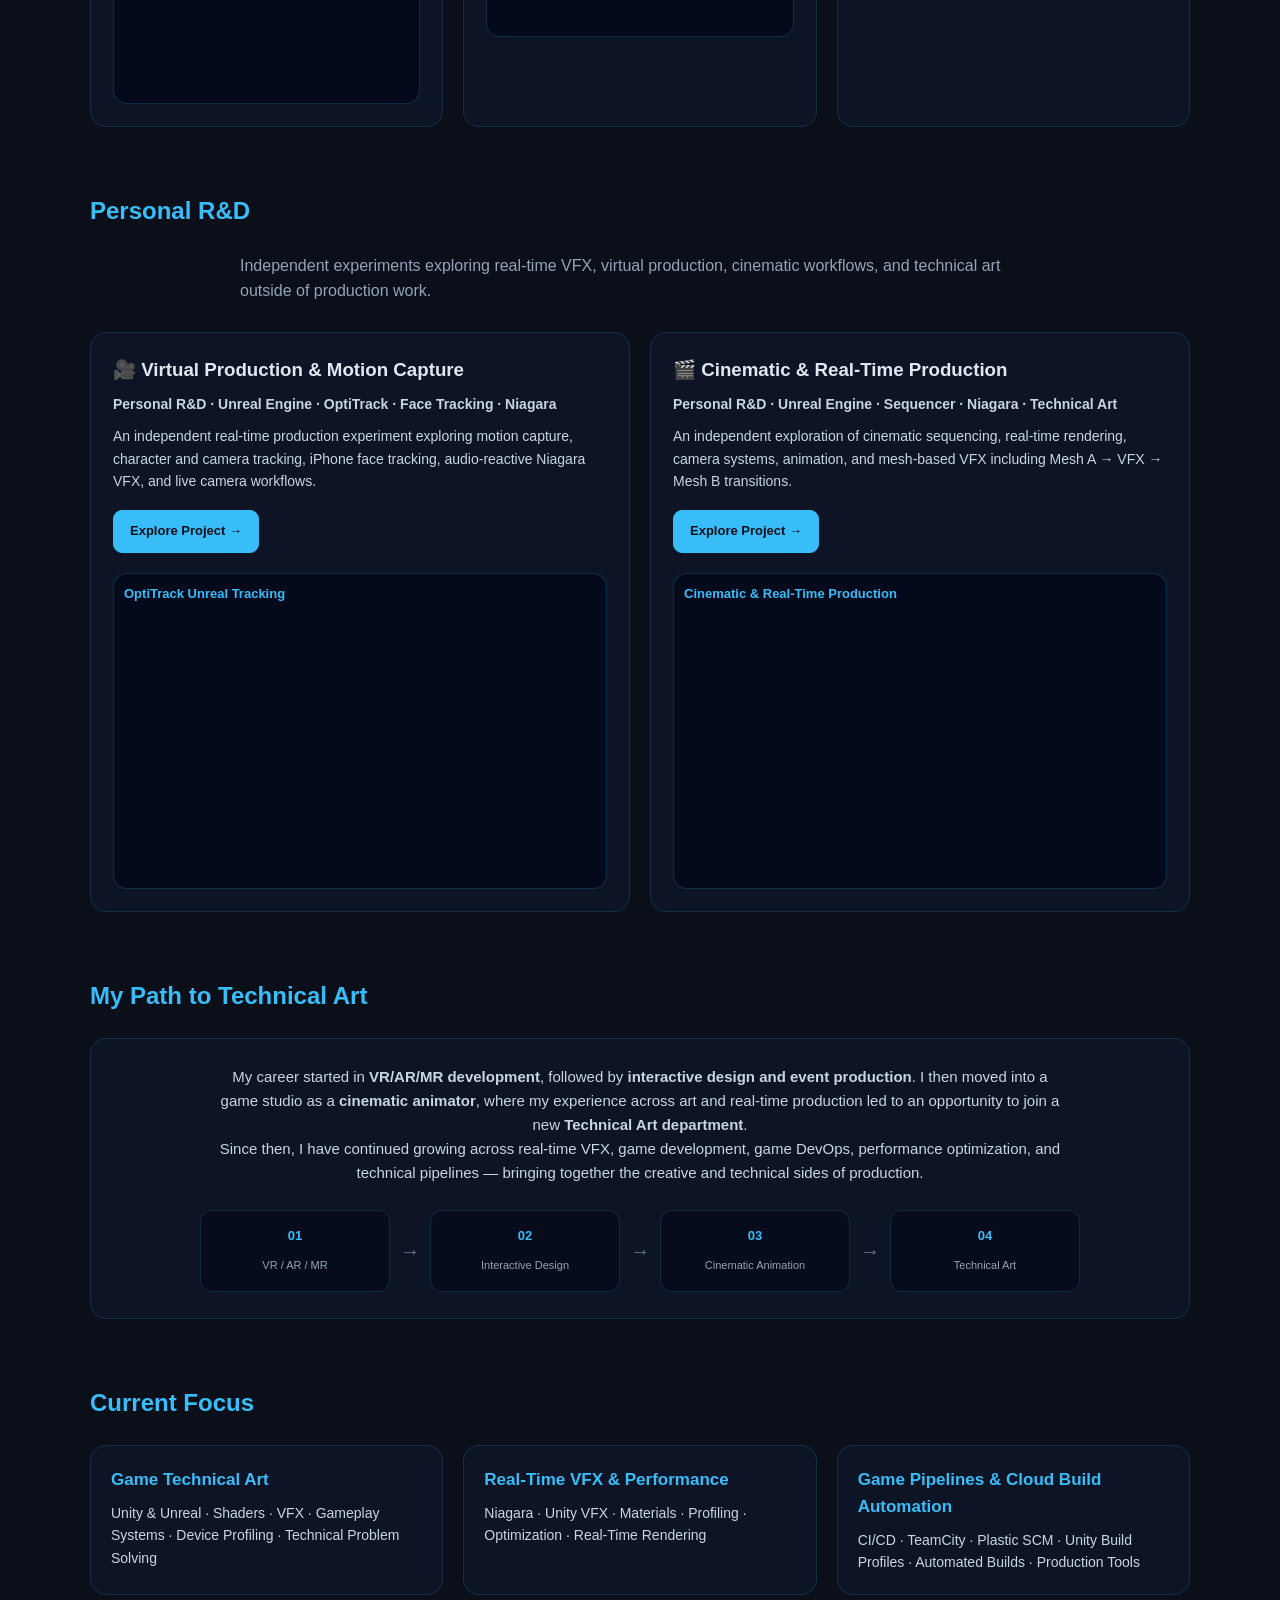
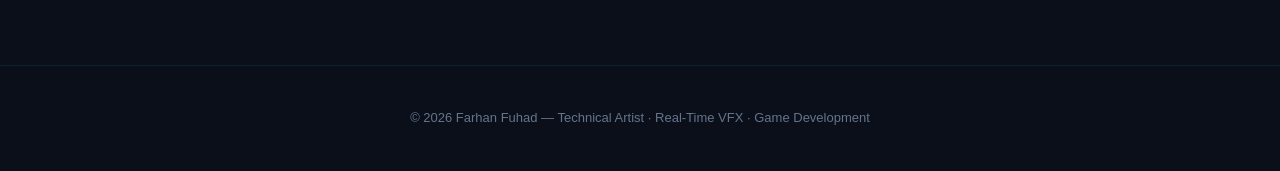
==== commit 4bdec286: "Update current focus for game technical art and cloud build automation" ====
--- a/index.html
+++ b/index.html
@@ -221,18 +221,18 @@
 
         <div class="pipeline-grid">
             <div class="pipeline-card">
-                <h3>Game Development</h3>
-                <p>Unity and Unreal Engine systems, multiplayer gameplay, runtime assets, UI, mobile performance, and gameplay workflows.</p>
+                <h3>Game Technical Art</h3>
+                <p>Unity & Unreal · Shaders · VFX · Gameplay Systems · Device Profiling · Technical Problem Solving</p>
             </div>
 
             <div class="pipeline-card">
-                <h3>Game DevOps</h3>
-                <p>CI/CD, TeamCity, Plastic SCM, automated Unity builds, local multiplayer testing, profiling, and reliability workflows.</p>
+                <h3>Real-Time VFX & Performance</h3>
+                <p>Niagara · Unity VFX · Materials · Profiling · Optimization · Real-Time Rendering</p>
             </div>
 
             <div class="pipeline-card">
-                <h3>Real-Time VFX & Virtual Production</h3>
-                <p>Niagara, materials, shaders, mesh-based effects, motion capture, face tracking, live cameras, and real-time presentation.</p>
+                <h3>Game Pipelines & Cloud Build Automation</h3>
+                <p>CI/CD · TeamCity · Plastic SCM · Unity Build Profiles · Automated Builds · Production Tools</p>
             </div>
         </div>
     </section>
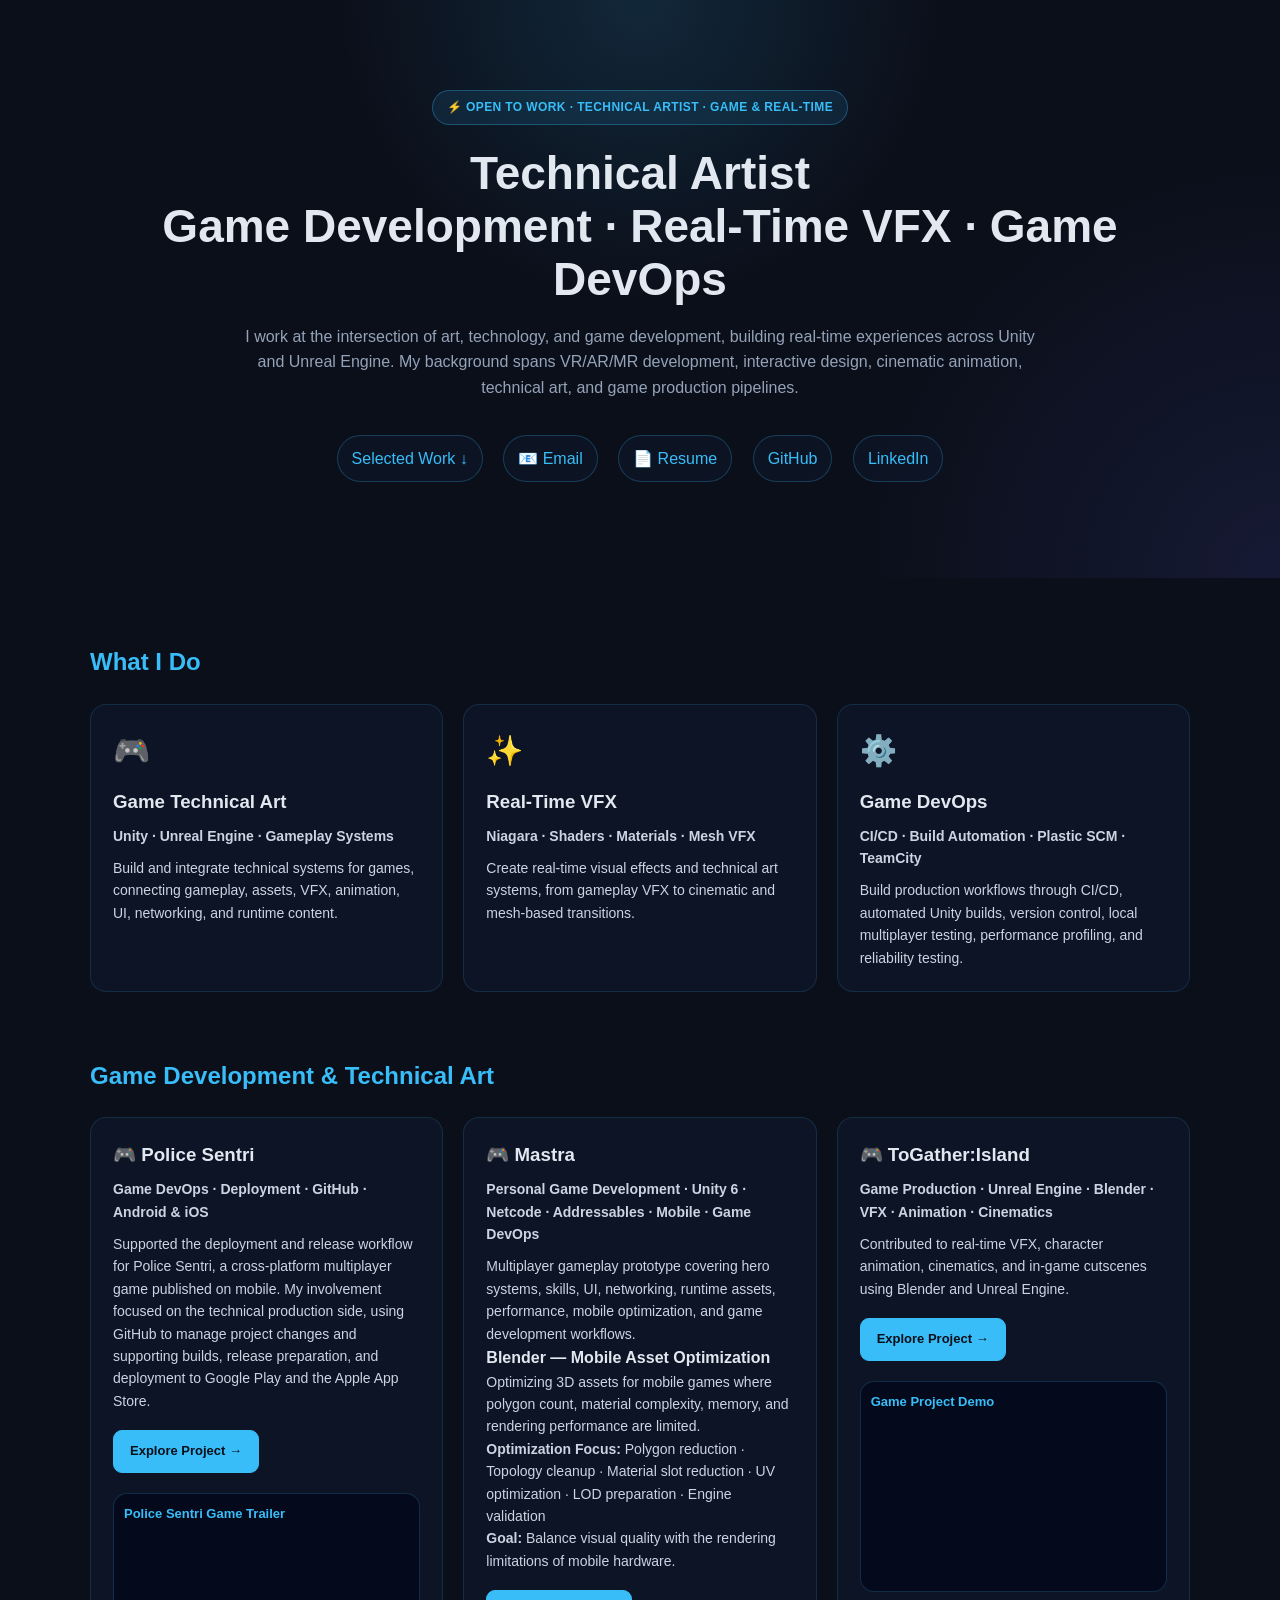
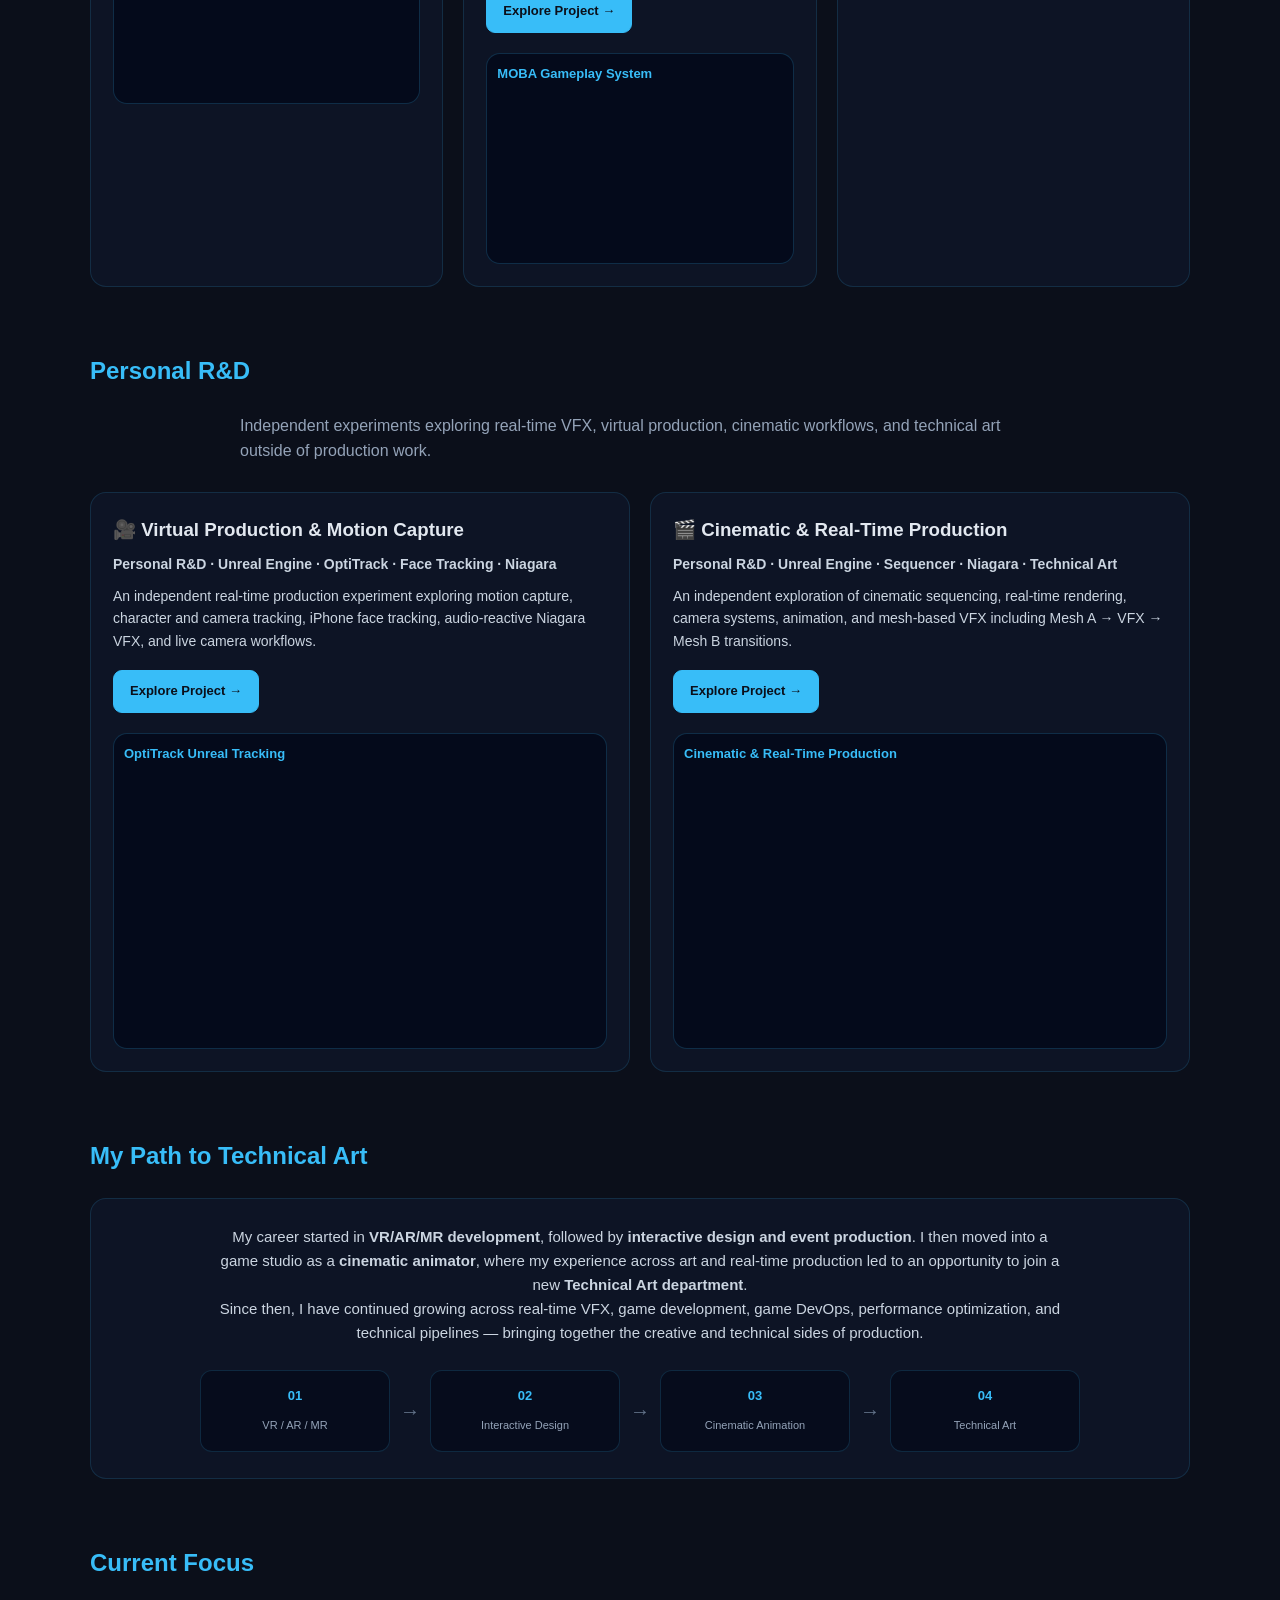
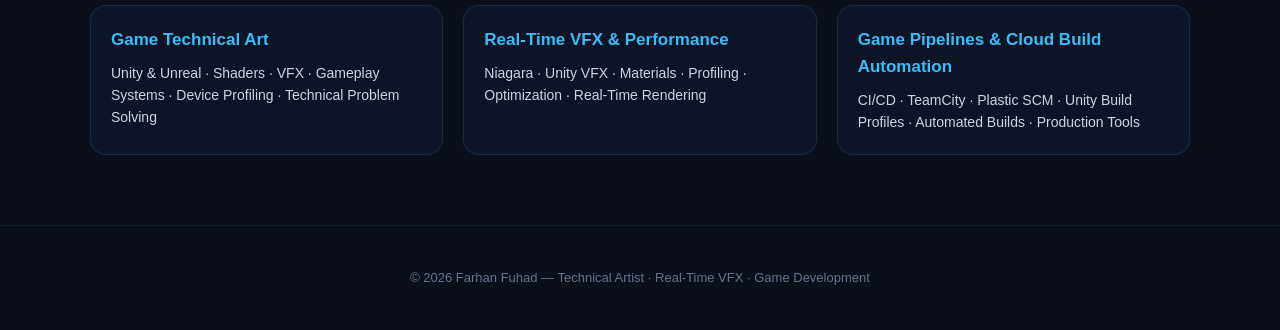
==== commit c9e0e011: "Add mobile asset optimization to Mastra" ====
--- a/index.html
+++ b/index.html
@@ -100,6 +100,7 @@
                 </div>
             </div>
 
+
             <div class="work-card">
                 <h3>🎮 Mastra</h3>
                 <p class="role">Personal Game Development · Unity 6 · Netcode · Addressables · Mobile · Game DevOps</p>
@@ -107,6 +108,24 @@
                     Multiplayer gameplay prototype covering hero systems, skills, UI,
                     networking, runtime assets, performance, mobile optimization, and game development workflows.
                 </p>
+
+                <div class="technical-focus">
+                    <h4>Blender — Mobile Asset Optimization</h4>
+                    <p>
+                        Optimizing 3D assets for mobile games where polygon count, material complexity,
+                        memory, and rendering performance are limited.
+                    </p>
+                    <p>
+                        <strong>Optimization Focus:</strong>
+                        Polygon reduction · Topology cleanup · Material slot reduction · UV optimization ·
+                        LOD preparation · Engine validation
+                    </p>
+                    <p>
+                        <strong>Goal:</strong>
+                        Balance visual quality with the rendering limitations of mobile hardware.
+                    </p>
+                </div>
+
                 <a class="detail-button" href="moba.html">Explore Project →</a>
 
                 <div class="video-card">
@@ -116,6 +135,7 @@
                     </div>
                 </div>
             </div>
+
 
             <div class="work-card">
                 <h3>🎮 ToGather:Island</h3>
